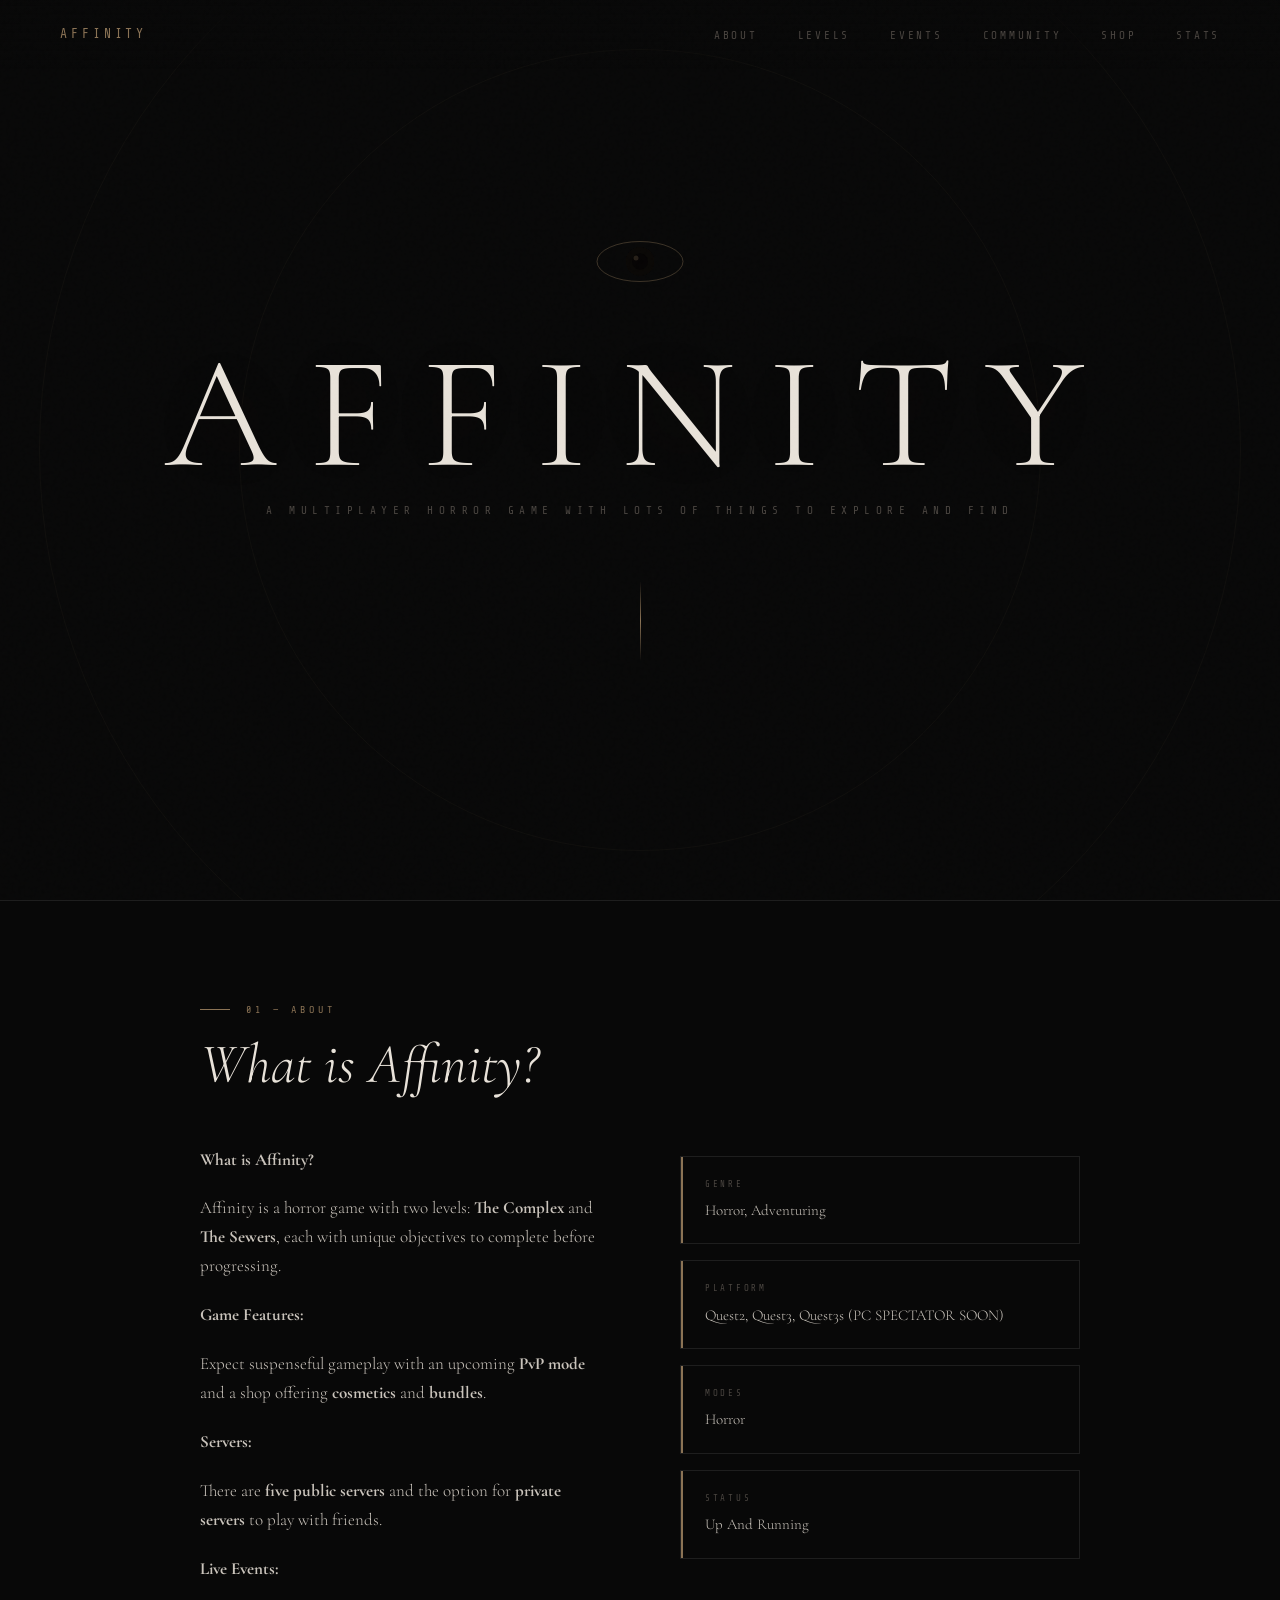
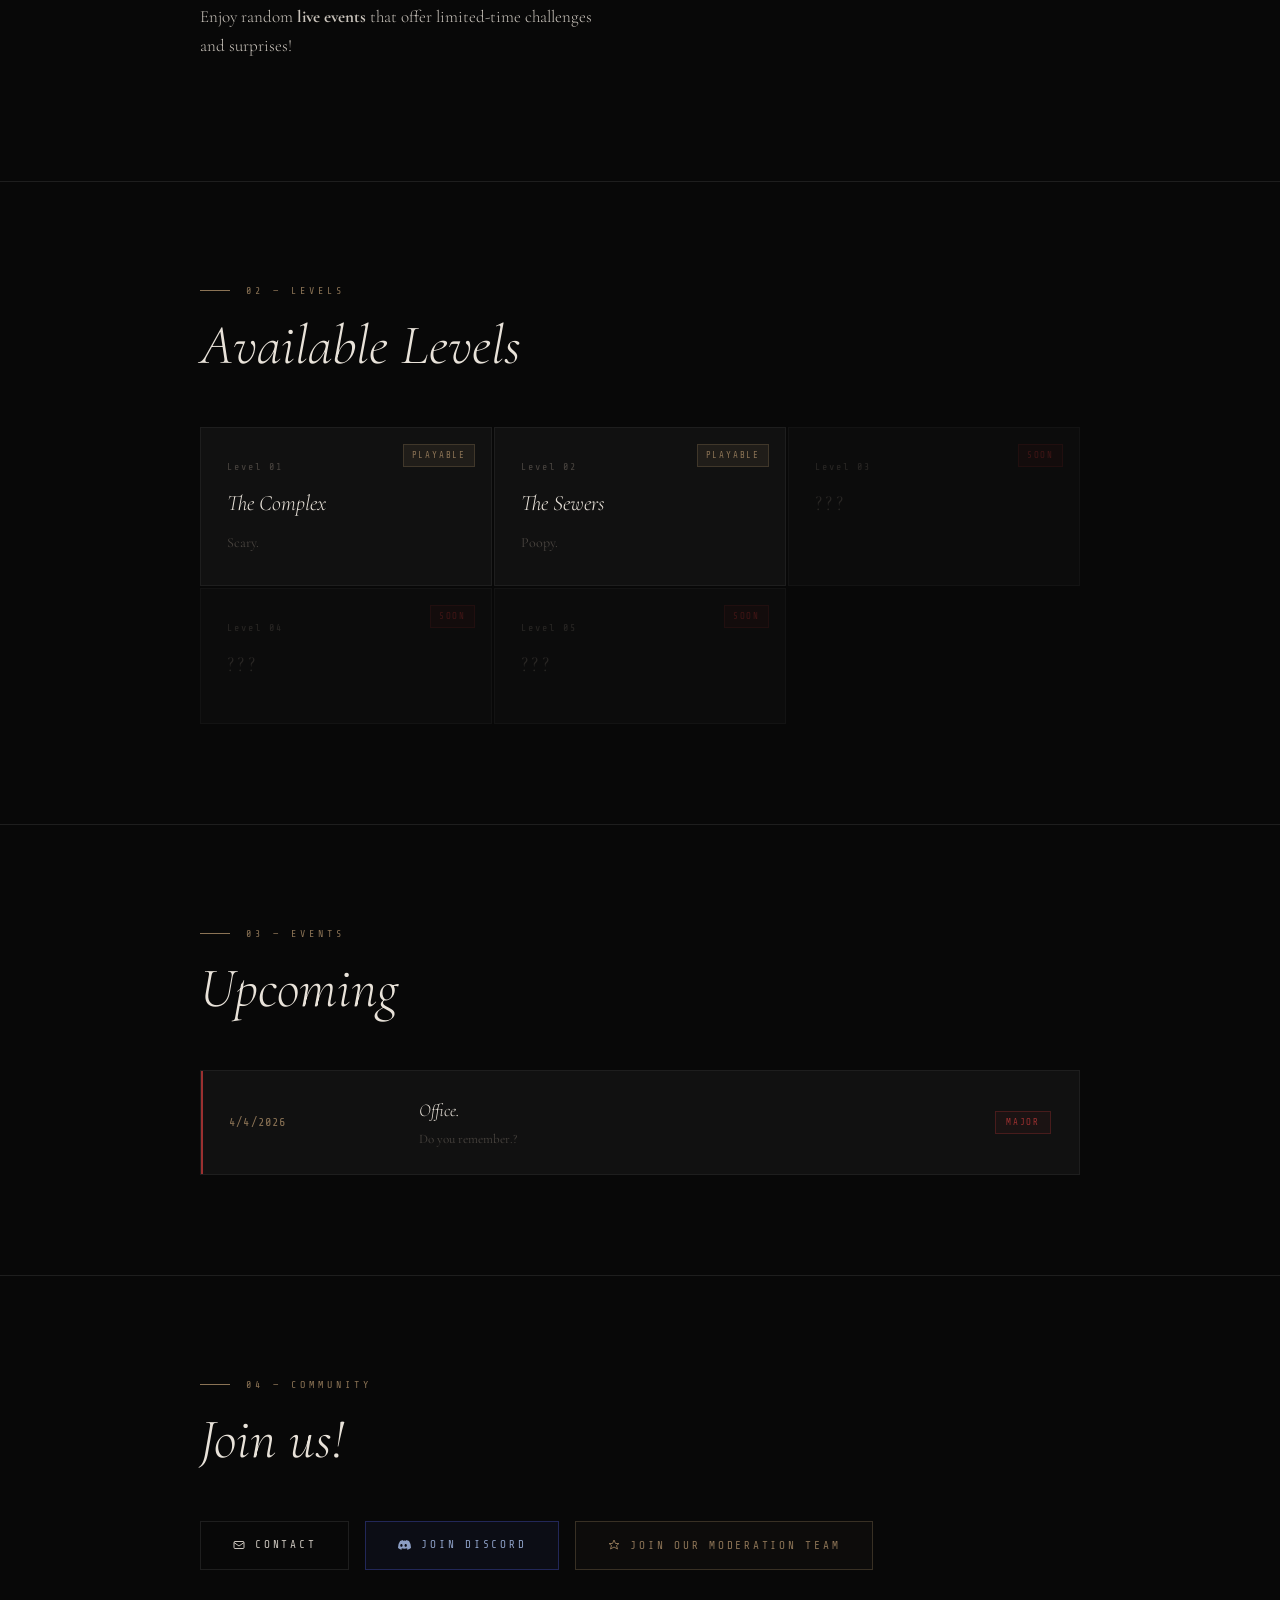
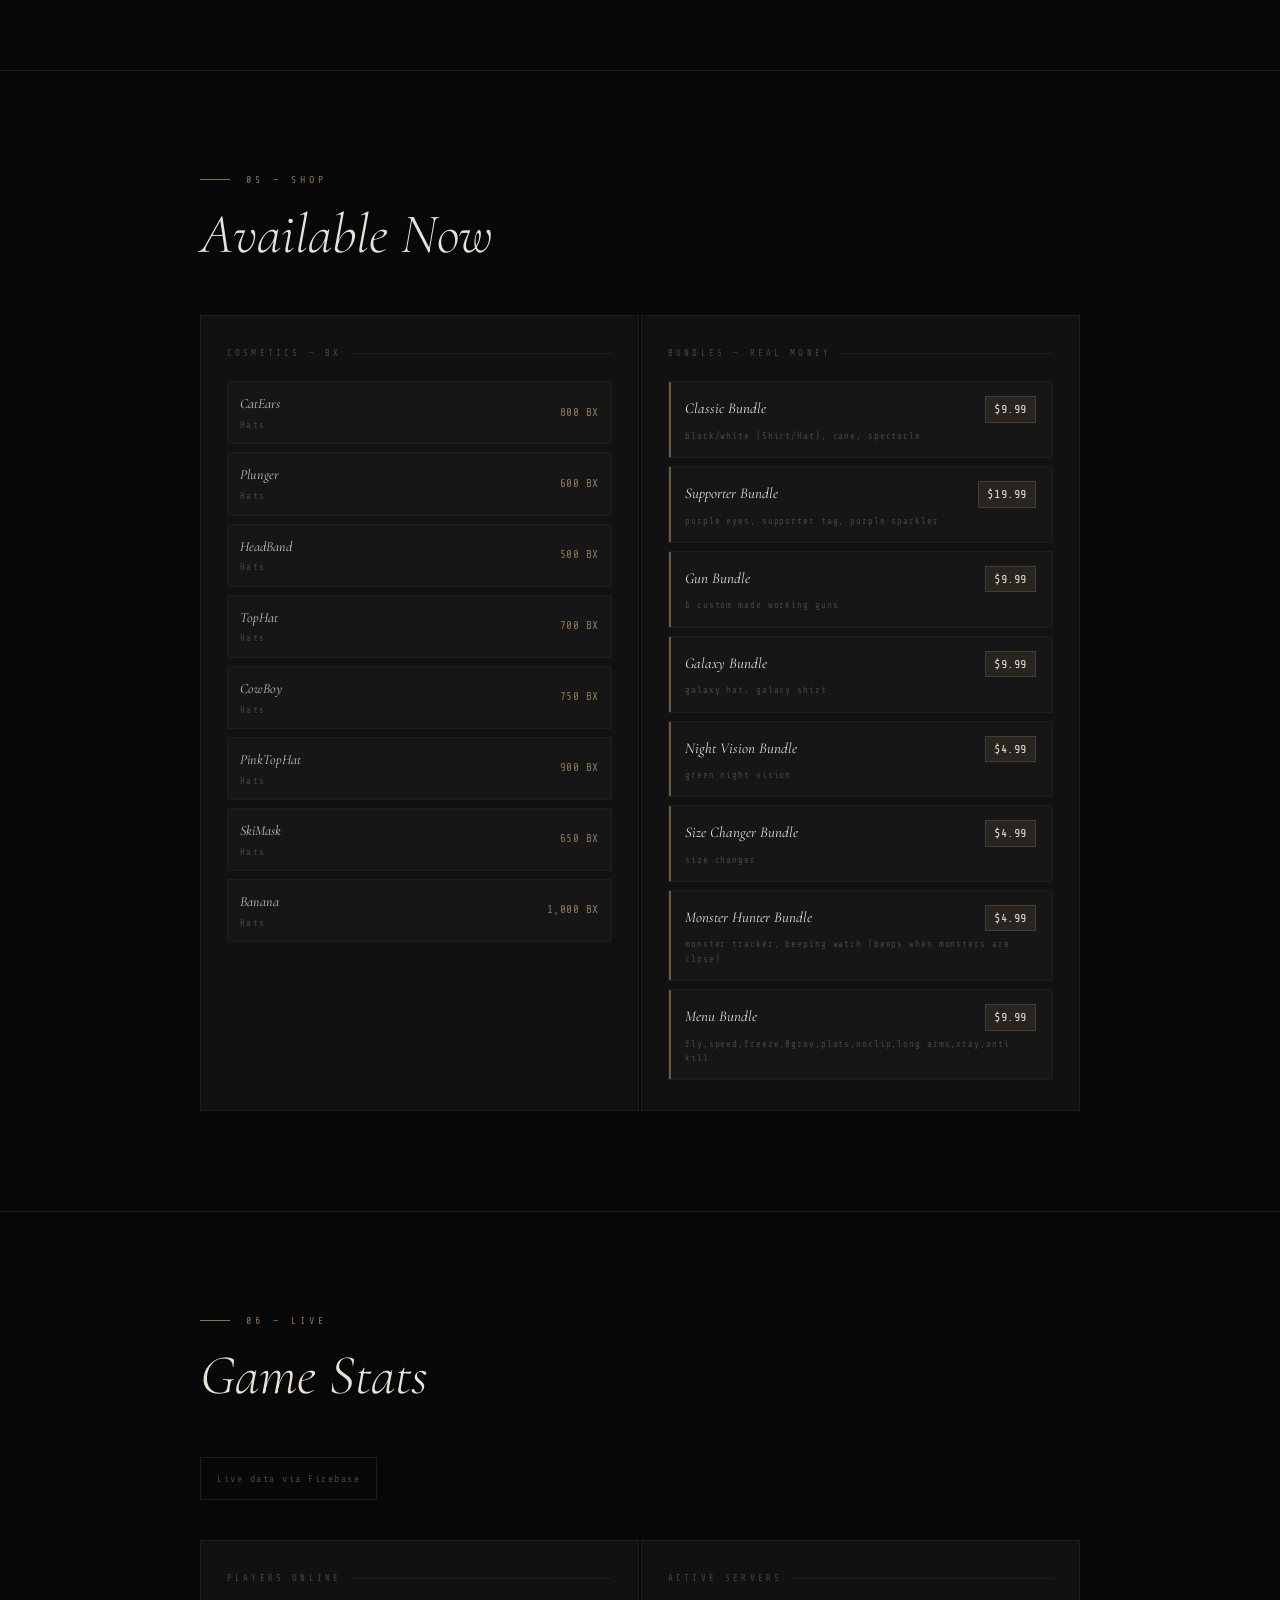
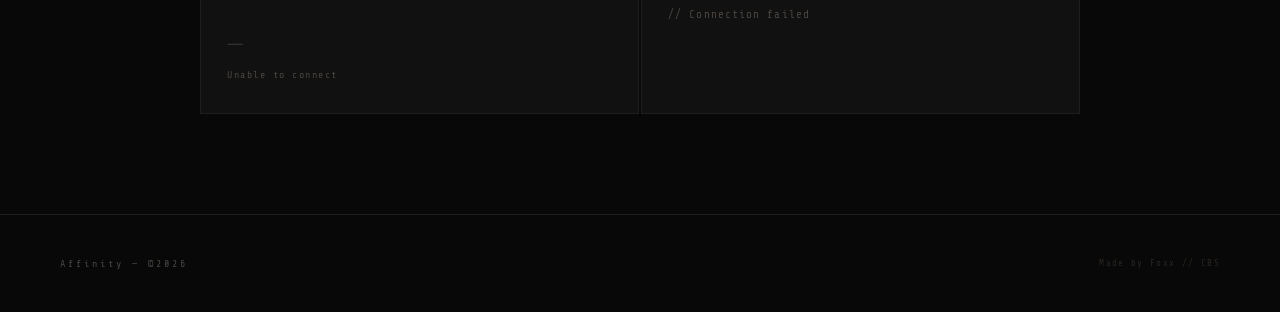
==== index.html @ b55befb5 "Update index.html" ====
<!DOCTYPE html>
<html lang="en">
<head>
<meta charset="UTF-8">
<meta name="viewport" content="width=device-width, initial-scale=1.0">
<title>AFFINITY</title>
<link rel="preconnect" href="https://fonts.googleapis.com">
<link href="https://fonts.googleapis.com/css2?family=Cormorant+Garamond:ital,wght@0,300;0,400;1,300;1,400&family=Share+Tech+Mono&display=swap" rel="stylesheet">
<link rel="icon" type="image/png" href="https://i.imgur.com/rb4EDVC.png">
<meta property="og:title"       content="AFFINITY">
<meta property="og:description" content="Something is watching.">
<meta property="og:image"       content="https://i.imgur.com/rb4EDVC.png">
<meta property="og:url"         content="https://your-website-url.com">
<meta property="og:type"        content="website">
<meta name="theme-color"        content="#7a2222">
<style>
  :root {
    --bg: #080808;
    --surface: #111111;
    --border: #1e1e1e;
    --text: #c9c3bb;
    --muted: #4a4540;
    --accent: #8b7355;
    --accent2: #6b5a42;
    --red: #7a2222;
    --white: #e8e2d9;
    --danger: #9b3030;
    --font-serif: 'Cormorant Garamond', Georgia, serif;
    --font-mono: 'Share Tech Mono', monospace;
  }

  * { margin: 0; padding: 0; box-sizing: border-box; user-select: none; }
  html { scroll-behavior: smooth; }

  body {
    background: var(--bg);
    color: var(--text);
    font-family: var(--font-serif);
    font-size: 17px;
    line-height: 1.7;
    cursor: crosshair;
    overflow-x: hidden;
    animation: flicker 15s ease-in-out infinite;
  }

  @keyframes flicker {
    0%, 100% { opacity: 1; }
    97%   { opacity: 1; }
    97.5% { opacity: 0.7; }
    98%   { opacity: 1; }
  }

  body::before {
    content: '';
    position: fixed;
    inset: 0;
    background-image: url("data:image/svg+xml,%3Csvg viewBox='0 0 256 256' xmlns='http://www.w3.org/2000/svg'%3E%3Cfilter id='noise'%3E%3CfeTurbulence type='fractalNoise' baseFrequency='0.9' numOctaves='4' stitchTiles='stitch'/%3E%3C/filter%3E%3Crect width='100%25' height='100%25' filter='url(%23noise)' opacity='0.04'/%3E%3C/svg%3E");
    pointer-events: none;
    z-index: 9999;
    opacity: 0.4;
  }

  nav {
    position: fixed; top: 0; left: 0; right: 0;
    z-index: 100;
    display: flex; justify-content: space-between; align-items: center;
    padding: 20px 60px;
    background: linear-gradient(to bottom, rgba(8,8,8,0.97), transparent);
  }
  .nav-logo { font-family: var(--font-mono); font-size: 13px; letter-spacing: 0.3em; color: var(--accent); text-transform: uppercase; }
  .nav-links { display: flex; gap: 40px; list-style: none; }
  .nav-links a { font-family: var(--font-mono); font-size: 11px; letter-spacing: 0.25em; text-transform: uppercase; color: var(--muted); text-decoration: none; transition: color 0.3s; position: relative; }
  .nav-links a::after { content: ''; position: absolute; bottom: -3px; left: 0; width: 0; height: 1px; background: var(--accent); transition: width 0.3s; }
  .nav-links a:hover { color: var(--text); }
  .nav-links a:hover::after { width: 100%; }

  #hero {
    min-height: 100vh;
    display: flex; flex-direction: column; align-items: center; justify-content: center;
    text-align: center; padding: 80px 40px; overflow: hidden; position: relative;
  }
  .hero-bg-lines { position: absolute; inset: 0; pointer-events: none; overflow: hidden; }
  .hero-bg-lines::before, .hero-bg-lines::after {
    content: ''; position: absolute; border-radius: 50%;
    border: 1px solid rgba(139,115,85,0.06); top: 50%; left: 50%;
  }
  .hero-bg-lines::before { width: 800px; height: 800px; transform: translate(-50%,-50%); }
  .hero-bg-lines::after  { width: 1200px; height: 1200px; transform: translate(-50%,-50%); }

  .eye-container { width: 90px; height: 45px; margin-bottom: 50px; animation: blink 8s ease-in-out infinite; }
  @keyframes blink { 0%,92%,100% { transform: scaleY(1); } 95% { transform: scaleY(0.05); } }
  .eye-container svg { width: 100%; height: 100%; }
  .pupil { animation: look 12s ease-in-out infinite; }
  @keyframes look { 0%,40%{ transform:translateX(0);} 50%{ transform:translateX(-8px);} 65%{ transform:translateX(6px);} 80%,100%{ transform:translateX(0);} }

  .hero-title {
    font-family: var(--font-serif); font-size: clamp(72px,14vw,160px); font-weight: 300;
    letter-spacing: 0.2em; color: var(--white); line-height: 1; margin-bottom: 8px;
    text-shadow: 0 0 80px rgba(139,115,85,0.08); animation: fadeUp 1.5s ease both;
  }
  @keyframes fadeUp { from { opacity:0; transform:translateY(30px); } to { opacity:1; transform:translateY(0); } }
  .hero-sub { font-family: var(--font-mono); font-size: 11px; letter-spacing: 0.5em; color: var(--muted); text-transform: uppercase; animation: fadeUp 1.5s 0.3s ease both; }
  .hero-divider { width: 1px; height: 80px; background: linear-gradient(to bottom, transparent, var(--accent), transparent); margin: 60px auto 0; animation: fadeUp 1.5s 0.6s ease both; }

  section { padding: 100px 0; position: relative; }
  .container { max-width: 1000px; margin: 0 auto; padding: 0 60px; }
  .section-label { font-family: var(--font-mono); font-size: 10px; letter-spacing: 0.4em; text-transform: uppercase; color: var(--accent); margin-bottom: 16px; display: flex; align-items: center; gap: 16px; }
  .section-label::before { content: ''; width: 30px; height: 1px; background: var(--accent); flex-shrink: 0; }
  .section-title { font-size: clamp(36px,5vw,56px); font-weight: 300; color: var(--white); line-height: 1.1; margin-bottom: 50px; font-style: italic; }

  #about { border-top: 1px solid var(--border); }
  .about-grid { display: grid; grid-template-columns: 1fr 1fr; gap: 80px; align-items: start; }
  .about-text p { color: var(--text); margin-bottom: 20px; font-size: 17px; font-weight: 300; }
  .about-sidebar { padding-top: 10px; }
  .about-tag { border: 1px solid var(--border); padding: 20px 24px; margin-bottom: 16px; position: relative; overflow: hidden; }
  .about-tag::before { content: ''; position: absolute; left: 0; top: 0; bottom: 0; width: 2px; background: var(--accent); }
  .about-tag-label { font-family: var(--font-mono); font-size: 9px; letter-spacing: 0.3em; color: var(--muted); text-transform: uppercase; margin-bottom: 6px; }
  .about-tag-value { font-size: 15px; color: var(--text); font-weight: 300; }

  #levels { border-top: 1px solid var(--border); }
  .levels-grid { display: grid; grid-template-columns: repeat(auto-fill, minmax(260px,1fr)); gap: 2px; }
  .level-card { background: var(--surface); border: 1px solid var(--border); padding: 30px 26px; position: relative; transition: border-color 0.3s, background 0.3s; }
  .level-card:hover { border-color: var(--accent2); background: #141414; }
  .level-card.locked { opacity: 0.5; cursor: not-allowed; }
  .level-card.locked:hover { border-color: var(--border); background: var(--surface); }
  .level-number { font-family: var(--font-mono); font-size: 10px; color: var(--muted); letter-spacing: 0.2em; margin-bottom: 10px; }
  .level-name { font-size: 22px; font-weight: 300; color: var(--white); margin-bottom: 10px; font-style: italic; }
  .level-card.locked .level-name { color: var(--muted); font-style: normal; letter-spacing: 0.15em; }
  .level-desc { font-size: 14px; color: var(--muted); line-height: 1.6; }
  .level-badge { position: absolute; top: 16px; right: 16px; font-family: var(--font-mono); font-size: 9px; letter-spacing: 0.2em; padding: 3px 8px; text-transform: uppercase; }
  .badge-playable { background: rgba(139,115,85,0.12); color: var(--accent); border: 1px solid rgba(139,115,85,0.3); }
  .badge-soon     { background: rgba(61,17,17,0.3);    color: var(--red);    border: 1px solid rgba(122,34,34,0.3); }

  #events { border-top: 1px solid var(--border); }
  .events-list { display: flex; flex-direction: column; gap: 2px; }
  .event-item { display: grid; grid-template-columns: 160px 1fr auto; align-items: center; gap: 30px; padding: 24px 28px; background: var(--surface); border: 1px solid var(--border); transition: border-color 0.3s; position: relative; overflow: hidden; }
  .event-item::before { content: ''; position: absolute; left: 0; top: 0; bottom: 0; width: 2px; background: var(--border); }
  .event-item.major::before { background: var(--danger); }
  .event-item.minor::before { background: var(--accent2); }
  .event-item:hover { border-color: var(--accent2); }
  .event-item.clickable { cursor: pointer; }
  .event-item.clickable:hover { border-color: var(--danger); background: rgba(155,48,48,0.06); }
  .event-item.clickable .event-name::after { content: ' →'; font-size: 13px; color: var(--danger); opacity: 0; transition: opacity 0.3s; }
  .event-item.clickable:hover .event-name::after { opacity: 1; }


  #leak-overlay {
    position: fixed; inset: 0; z-index: 5000;
    display: none; opacity: 0; transition: opacity 0.4s ease;
  }
  #leak-overlay.active { display: block; }
  #leak-overlay.visible { opacity: 1; }
  #leak-close {
    position: fixed; top: 24px; right: 30px; z-index: 6000;
    font-family: var(--font-mono); font-size: 10px; letter-spacing: 0.3em;
    color: #6e6e6e; background: transparent; border: 1px solid #2a2a2a;
    padding: 8px 16px; cursor: pointer; text-transform: uppercase;
    transition: all 0.3s; display: none;
  }
  #leak-close.active { display: block; }
  #leak-close:hover { color: #c8c2b4; border-color: #8b0000; }

  .event-date { font-family: var(--font-mono); font-size: 12px; color: var(--accent); letter-spacing: 0.1em; }
  .event-name { font-size: 18px; font-weight: 300; color: var(--white); font-style: italic; }
  .event-desc { font-size: 13px; color: var(--muted); margin-top: 3px; }
  .event-type { font-family: var(--font-mono); font-size: 9px; letter-spacing: 0.2em; text-transform: uppercase; padding: 3px 10px; border: 1px solid; white-space: nowrap; }
  .type-major { color: var(--danger); border-color: rgba(155,48,48,0.35); background: rgba(155,48,48,0.07); }
  .type-minor { color: var(--accent); border-color: rgba(139,115,85,0.35); background: rgba(139,115,85,0.07); }
  .events-empty { font-family: var(--font-mono); font-size: 12px; color: var(--muted); letter-spacing: 0.2em; padding: 40px 0; text-align: center; }

  #community { border-top: 1px solid var(--border); }
  .community-inner { display: flex; flex-direction: column; align-items: flex-start; gap: 40px; }
  .community-text { max-width: 560px; font-size: 17px; font-weight: 300; color: var(--text); }
  .community-buttons { display: flex; gap: 16px; flex-wrap: wrap; }
  .btn { font-family: var(--font-mono); font-size: 11px; letter-spacing: 0.25em; text-transform: uppercase; padding: 14px 32px; border: 1px solid; background: transparent; cursor: crosshair; text-decoration: none; display: inline-flex; align-items: center; gap: 10px; transition: all 0.3s; }
  .btn-contact { color: var(--text); border-color: var(--border); }
  .btn-contact:hover { color: var(--white); border-color: var(--accent); background: rgba(139,115,85,0.06); }
  .btn-discord { color: #8b9dc3; border-color: rgba(88,101,242,0.3); background: rgba(88,101,242,0.05); }
  .btn-discord:hover { background: rgba(88,101,242,0.12); border-color: rgba(88,101,242,0.6); }
  .btn-mod { color: var(--accent); border-color: rgba(139,115,85,0.35); background: rgba(139,115,85,0.04); }
  .btn-mod:hover { color: var(--white); border-color: var(--accent); background: rgba(139,115,85,0.1); }

  #stats { border-top: 1px solid var(--border); }
  #shop  { border-top: 1px solid var(--border); }
  .stats-note { font-family: var(--font-mono); font-size: 10px; color: var(--muted); letter-spacing: 0.15em; margin-bottom: 40px; padding: 12px 16px; border: 1px solid var(--border); display: inline-block; }
  .stats-grid { display: grid; grid-template-columns: 1fr 1fr; gap: 2px; }
  .stat-panel { background: var(--surface); border: 1px solid var(--border); padding: 30px 26px; }
  .stat-panel-label { font-family: var(--font-mono); font-size: 9px; letter-spacing: 0.35em; text-transform: uppercase; color: var(--muted); margin-bottom: 20px; display: flex; align-items: center; gap: 10px; }
  .stat-panel-label::after { content: ''; flex: 1; height: 1px; background: var(--border); }
  .stat-big { font-size: 52px; font-weight: 300; color: var(--white); line-height: 1; font-family: var(--font-serif); font-style: italic; margin-bottom: 8px; }
  .stat-sub { font-family: var(--font-mono); font-size: 10px; color: var(--muted); letter-spacing: 0.15em; }
  .server-list { display: flex; flex-direction: column; gap: 10px; }
  .server-row { display: flex; justify-content: space-between; align-items: center; border-bottom: 1px solid var(--border); padding-bottom: 10px; }
  .server-name { font-size: 14px; color: var(--text); font-style: italic; }
  .server-count { font-family: var(--font-mono); font-size: 11px; color: var(--accent); }

  .cosmetic-list { display: flex; flex-direction: column; gap: 8px; }
  .cosmetic-item { padding: 10px 12px; background: rgba(255,255,255,0.02); border: 1px solid var(--border); display: flex; justify-content: space-between; align-items: center; gap: 10px; }
  .cosmetic-item-left { display: flex; flex-direction: column; }
  .cosmetic-name { font-size: 14px; color: var(--text); font-style: italic; }
  .cosmetic-tag { font-family: var(--font-mono); font-size: 9px; color: var(--muted); letter-spacing: 0.15em; margin-top: 2px; }
  .cosmetic-price { font-family: var(--font-mono); font-size: 11px; color: var(--accent); white-space: nowrap; letter-spacing: 0.05em; flex-shrink: 0; }

  .bundle-list { display: flex; flex-direction: column; gap: 8px; }
  .bundle-item { padding: 14px 16px; background: rgba(255,255,255,0.02); border: 1px solid var(--border); position: relative; overflow: hidden; transition: border-color 0.3s; }
  .bundle-item::before { content: ''; position: absolute; left: 0; top: 0; bottom: 0; width: 2px; background: var(--accent2); }
  .bundle-item:hover { border-color: var(--accent2); }
  .bundle-header { display: flex; justify-content: space-between; align-items: flex-start; gap: 10px; margin-bottom: 6px; }
  .bundle-name { font-size: 15px; color: var(--white); font-style: italic; }
  .bundle-price { font-family: var(--font-mono); font-size: 12px; color: var(--white); letter-spacing: 0.05em; white-space: nowrap; background: rgba(139,115,85,0.15); border: 1px solid rgba(139,115,85,0.3); padding: 2px 8px; }
  .bundle-contents { font-family: var(--font-mono); font-size: 9px; color: var(--muted); letter-spacing: 0.1em; line-height: 1.6; }
  .loading-pulse { display: inline-block; width: 6px; height: 6px; background: var(--accent); border-radius: 50%; animation: pulse 1.5s ease-in-out infinite; margin-right: 6px; }
  @keyframes pulse { 0%,100%{ opacity:0.2; } 50%{ opacity:1; } }
  .error-text { font-family: var(--font-mono); font-size: 11px; color: var(--muted); letter-spacing: 0.1em; }

  footer { border-top: 1px solid var(--border); padding: 40px 60px; display: flex; justify-content: space-between; align-items: center; }
  .footer-logo   { font-family: var(--font-mono); font-size: 10px; color: var(--muted); letter-spacing: 0.3em; }
  .footer-credit { font-family: var(--font-mono); font-size: 9px; color: #2a2520; letter-spacing: 0.15em; user-select: none; }


  #mod-overlay {
    position: fixed; inset: 0; z-index: 5100;
    display: none; opacity: 0;
    transition: opacity 0.4s ease;
    overflow-y: auto;
    background: var(--bg);
  }
  #mod-overlay.active { display: block; }
  #mod-overlay.visible { opacity: 1; }

  #mod-back {
    position: fixed; top: 24px; left: 30px; z-index: 6100;
    font-family: var(--font-mono); font-size: 10px; letter-spacing: 0.3em;
    color: #6e6e6e; background: transparent; border: 1px solid #2a2a2a;
    padding: 8px 16px; cursor: pointer; text-transform: uppercase;
    transition: all 0.3s; display: none;
  }
  #mod-back.active { display: block; }
  #mod-back:hover { color: #c8c2b4; border-color: var(--accent); }

  .mod-hero {
    min-height: 45vh;
    display: flex; flex-direction: column; align-items: center; justify-content: center;
    text-align: center; padding: 120px 40px 60px; position: relative; overflow: hidden;
  }
  .mod-hero-lines { position: absolute; inset: 0; pointer-events: none; overflow: hidden; }
  .mod-hero-lines::before {
    content: ''; position: absolute; border-radius: 50%;
    border: 1px solid rgba(139,115,85,0.05);
    width: 900px; height: 900px; top: 50%; left: 50%; transform: translate(-50%,-50%);
  }
  .mod-eyebrow {
    font-family: var(--font-mono); font-size: 10px; letter-spacing: 0.45em;
    color: var(--accent); text-transform: uppercase; margin-bottom: 20px;
    animation: fadeUp 1s ease both;
  }
  .mod-title {
    font-family: var(--font-serif); font-size: clamp(48px,10vw,110px); font-weight: 300;
    letter-spacing: 0.15em; color: var(--white); line-height: 1; margin-bottom: 16px;
    font-style: italic; animation: fadeUp 1s 0.15s ease both;
    text-shadow: 0 0 60px rgba(139,115,85,0.07);
  }
  .mod-subtitle {
    font-family: var(--font-mono); font-size: 11px; letter-spacing: 0.35em;
    color: var(--muted); text-transform: uppercase; animation: fadeUp 1s 0.3s ease both;
  }
  .mod-hero-divider {
    width: 1px; height: 60px;
    background: linear-gradient(to bottom, transparent, var(--accent), transparent);
    margin: 40px auto 0; animation: fadeUp 1s 0.45s ease both;
  }

  .mod-form-wrap {
    max-width: 860px; margin: 0 auto;
    padding: 60px 60px 100px;
    animation: fadeUp 1s 0.5s ease both;
  }

  .mod-section {
    background: var(--surface); border: 1px solid var(--border);
    padding: 30px 32px; margin-bottom: 2px; position: relative; overflow: hidden;
  }
  .mod-section::before {
    content: ''; position: absolute; left: 0; top: 0; bottom: 0;
    width: 2px; background: var(--accent2);
  }
  .mod-section-title {
    font-family: var(--font-mono); font-size: 9px; letter-spacing: 0.35em;
    text-transform: uppercase; color: var(--accent); margin-bottom: 24px;
    display: flex; align-items: center; gap: 14px;
  }
  .mod-section-title::after { content: ''; flex: 1; height: 1px; background: var(--border); }

  .mod-field { display: flex; flex-direction: column; gap: 6px; margin-bottom: 20px; }
  .mod-field:last-child { margin-bottom: 0; }
  .mod-label {
    font-family: var(--font-mono); font-size: 9px; letter-spacing: 0.3em;
    text-transform: uppercase; color: var(--muted);
    user-select: text;
  }
  .mod-input, .mod-textarea {
    background: rgba(255,255,255,0.02); border: 1px solid var(--border);
    padding: 11px 14px; color: var(--text); font-family: var(--font-serif);
    font-size: 16px; width: 100%; transition: border-color 0.25s;
    outline: none; user-select: text; cursor: text;
  }
  .mod-textarea { resize: vertical; min-height: 90px; }
  .mod-input:focus, .mod-textarea:focus { border-color: var(--accent2); }
  .mod-input::placeholder, .mod-textarea::placeholder { color: var(--muted); font-size: 14px; }

  .mod-row { display: grid; grid-template-columns: 1fr 1fr; gap: 16px; }

  .mod-submit-wrap { text-align: center; padding: 50px 0 0; }
  .mod-submit {
    font-family: var(--font-mono); font-size: 11px; letter-spacing: 0.3em; text-transform: uppercase;
    color: var(--white); background: transparent; border: 1px solid var(--accent);
    padding: 16px 48px; cursor: crosshair; transition: all 0.3s; position: relative; overflow: hidden;
  }
  .mod-submit::before {
    content: ''; position: absolute; left: -100%; top: 0; bottom: 0; width: 100%;
    background: rgba(139,115,85,0.1); transition: left 0.4s ease;
  }
  .mod-submit:hover::before { left: 0; }
  .mod-submit:hover { border-color: var(--white); }
  .mod-submit:disabled { opacity: 0.4; cursor: not-allowed; }

  .mod-status {
    font-family: var(--font-mono); font-size: 10px; letter-spacing: 0.2em;
    text-align: center; margin-top: 16px; min-height: 20px; color: var(--muted);
  }
  .mod-status.success { color: var(--accent); }
  .mod-status.error   { color: var(--danger); }

  @media (max-width: 768px) {
    nav { padding: 16px 24px; }
    .nav-links { gap: 20px; }
    .container { padding: 0 24px; }
    .about-grid { grid-template-columns: 1fr; gap: 40px; }
    .stats-grid { grid-template-columns: 1fr; }
    .event-item { grid-template-columns: 1fr; gap: 10px; }
    footer { flex-direction: column; gap: 16px; text-align: center; }
    .mod-form-wrap { padding: 40px 24px 80px; }
    .mod-row { grid-template-columns: 1fr; }
    #mod-back { left: 16px; top: 16px; }
  }
</style>
</head>
<body>

<nav>
  <div class="nav-logo">Affinity</div>
  <ul class="nav-links">
    <li><a href="#about">About</a></li>
    <li><a href="#levels">Levels</a></li>
    <li><a href="#events">Events</a></li>
    <li><a href="#community">Community</a></li>
    <li><a href="#shop">Shop</a></li>
    <li><a href="#stats">Stats</a></li>
  </ul>
</nav>

<section id="hero">
  <div class="hero-bg-lines"></div>
  <div class="eye-container">
    <svg viewBox="0 0 90 45" xmlns="http://www.w3.org/2000/svg">
      <ellipse cx="45" cy="22.5" rx="43" ry="20" fill="none" stroke="rgba(139,115,85,0.4)" stroke-width="1"/>
      <ellipse cx="45" cy="22.5" rx="14" ry="14" fill="rgba(20,14,10,0.9)"/>
      <g class="pupil">
        <ellipse cx="45" cy="22.5" rx="14" ry="14" fill="#0a0806"/>
        <ellipse cx="45" cy="22.5" rx="8"  ry="8"  fill="#060404"/>
        <ellipse cx="41" cy="19"   rx="2.5" ry="2.5" fill="rgba(139,115,85,0.25)"/>
      </g>
    </svg>
  </div>
  <h1 class="hero-title">AFFINITY</h1>
  <p class="hero-sub">A multiplayer horror game with lots of things to explore and find</p>
  <div class="hero-divider"></div>
</section>

<section id="about">
  <div class="container">
    <div class="section-label">01 — About</div>
    <h2 class="section-title">What is Affinity?</h2>
    <div class="about-grid">
      <div class="about-text">
        <p><strong>What is Affinity?</strong></p>
        <p>Affinity is a horror game with two levels: <strong>The Complex</strong> and <strong>The Sewers</strong>, each with unique objectives to complete before progressing.</p>
        <p><strong>Game Features:</strong></p>
        <p>Expect suspenseful gameplay with an upcoming <strong>PvP mode</strong> and a shop offering <strong>cosmetics</strong> and <strong>bundles</strong>.</p>
        <p><strong>Servers:</strong></p>
        <p>There are <strong>five public servers</strong> and the option for <strong>private servers</strong> to play with friends.</p>
        <p><strong>Live Events:</strong></p>
        <p>Enjoy random <strong>live events</strong> that offer limited-time challenges and surprises!</p>
      </div>
      <div class="about-sidebar">
        <div class="about-tag">
          <div class="about-tag-label">Genre</div>
          <div class="about-tag-value">Horror, Adventuring</div>
        </div>
        <div class="about-tag">
          <div class="about-tag-label">Platform</div>
          <div class="about-tag-value">Quest2, Quest3, Quest3s (PC SPECTATOR SOON)</div>
        </div>
        <div class="about-tag">
          <div class="about-tag-label">Modes</div>
          <div class="about-tag-value">Horror</div>
        </div>
        <div class="about-tag">
          <div class="about-tag-label">Status</div>
          <div class="about-tag-value">Up And Running</div>
        </div>
      </div>
    </div>
  </div>
</section>

<section id="levels">
  <div class="container">
    <div class="section-label">02 — Levels</div>
    <h2 class="section-title">Available Levels</h2>
    <div class="levels-grid" id="levels-grid"></div>
  </div>
</section>

<section id="events">
  <div class="container">
    <div class="section-label">03 — Events</div>
    <h2 class="section-title">Upcoming</h2>
    <div class="events-list" id="events-list"></div>
  </div>
</section>

<section id="community">
  <div class="container">
    <div class="section-label">04 — Community</div>
    <h2 class="section-title">Join us!</h2>
    <div class="community-inner">
      <div class="community-buttons">
        <a href="https://mail.google.com/mail/?view=cm&to=cadebreaux66@gmail.com" target="_blank" class="btn btn-contact">
          <svg width="12" height="12" viewBox="0 0 12 12" fill="none">
            <rect x="1" y="2.5" width="10" height="7" rx="1" stroke="currentColor" stroke-width="1"/>
            <path d="M1 3.5L6 7l5-3.5" stroke="currentColor" stroke-width="1"/>
          </svg>
          Contact
        </a>
        <a href="https://discord.gg/Tp3FfcQK" target="_blank" class="btn btn-discord">
          <svg width="13" height="10" viewBox="0 0 13 10" fill="currentColor">
            <path d="M11.02 1.01A10.57 10.57 0 0 0 8.38 0c-.11.2-.25.48-.34.69a9.8 9.8 0 0 0-2.96 0A7.72 7.72 0 0 0 4.73 0a10.59 10.59 0 0 0-2.65 1.02A11.14 11.14 0 0 0 .05 8.12a10.53 10.53 0 0 0 3.26 1.66c.26-.36.5-.74.7-1.14a6.85 6.85 0 0 1-1.1-.54c.09-.07.18-.14.27-.21a7.42 7.42 0 0 0 6.44 0c.09.07.18.14.27.21-.35.21-.72.39-1.1.54.2.4.43.78.7 1.14A10.5 10.5 0 0 0 12.95 8.1 11.16 11.16 0 0 0 11.02 1zm-7.6 5.74c-.64 0-1.16-.59-1.16-1.32 0-.73.51-1.33 1.16-1.33.65 0 1.17.6 1.16 1.33 0 .73-.51 1.32-1.16 1.32zm4.28 0c-.64 0-1.16-.59-1.16-1.32 0-.73.51-1.33 1.16-1.33.65 0 1.17.6 1.16 1.33 0 .73-.51 1.32-1.16 1.32z"/>
          </svg>
          Join Discord
        </a>
        <button class="btn btn-mod" onclick="openModOverlay()">
          <svg width="12" height="12" viewBox="0 0 12 12" fill="none">
            <path d="M6 1L7.5 4.5H11L8.5 6.5L9.5 10L6 8L2.5 10L3.5 6.5L1 4.5H4.5L6 1Z" stroke="currentColor" stroke-width="1" stroke-linejoin="round"/>
          </svg>
          Join Our Moderation Team
        </button>
      </div>
    </div>
  </div>
</section>

<section id="shop">
  <div class="container">
    <div class="section-label">05 — Shop</div>
    <h2 class="section-title">Available Now</h2>
    <div class="stats-grid">
      <div class="stat-panel">
        <div class="stat-panel-label">Cosmetics — BX</div>
        <div class="cosmetic-list" id="cosmetic-list"></div>
      </div>
      <div class="stat-panel">
        <div class="stat-panel-label">Bundles — Real Money</div>
        <div class="bundle-list" id="bundle-list"></div>
      </div>
    </div>
  </div>
</section>

<section id="stats">
  <div class="container">
    <div class="section-label">06 — Live</div>
    <h2 class="section-title">Game Stats</h2>
    <div class="stats-note">Live data via Firebase</div>
    <div class="stats-grid">
      <div class="stat-panel">
        <div class="stat-panel-label">Players Online</div>
        <div class="stat-big" id="stat-player-count"><span class="loading-pulse"></span></div>
        <div class="stat-sub" id="stat-player-sub">Connecting...</div>
      </div>
      <div class="stat-panel">
        <div class="stat-panel-label">Active Servers</div>
        <div class="server-list" id="server-list">
          <div class="error-text"><span class="loading-pulse"></span> Fetching rooms...</div>
        </div>
      </div>
    </div>
  </div>
</section>

<footer>
  <div class="footer-logo">Affinity — ©2026</div>
  <div class="footer-credit">Made by Foxx // CBS</div>
</footer>



<style>
  @keyframes fadeOverlay { to { opacity: 0; } }
  @keyframes grainShift  { 0%{transform:translate(0,0);}25%{transform:translate(-2%,-3%);}50%{transform:translate(3%,2%);}75%{transform:translate(-1%,4%);}100%{transform:translate(2%,-1%);} }
  @keyframes pulseGlow   { 0%,100%{opacity:.35;transform:scale(1);}50%{opacity:.85;transform:scale(1.12);} }
  @keyframes leakFlicker { 0%,94%,100%{opacity:1;}95%{opacity:.05;}97%{opacity:.4;}99%{opacity:1;} }
  @keyframes titleGlitch { 0%,89%,100%{opacity:1;text-shadow:none;}90%{opacity:.8;text-shadow:3px 0 #cc0000,-3px 0 #004444;}91%{opacity:1;text-shadow:none;}92%{opacity:.9;text-shadow:-2px 0 #8b0000;}93%{opacity:1;text-shadow:none;} }

  .red-pulse-bg { position:absolute;width:700px;height:350px;background:radial-gradient(ellipse,rgba(139,0,0,.4) 0%,transparent 70%);animation:pulseGlow 3s ease-in-out infinite;pointer-events:none; }
  .hero-eyebrow { font-family:'Courier Prime',monospace;font-size:.6rem;letter-spacing:.35em;color:#cc0000;text-transform:uppercase;margin-bottom:2rem;animation:leakFlicker 6s infinite; }
  .leak-title   { font-family:'Cinzel Decorative',serif;font-size:clamp(3rem,12vw,9rem);font-weight:900;color:#c8c2b4;letter-spacing:.15em;line-height:1;animation:titleGlitch 8s infinite 1s; }
  .hero-line    { width:180px;height:1px;background:linear-gradient(90deg,transparent,#8b0000,transparent);margin:2rem auto;animation:pulseGlow 2.5s ease-in-out infinite; }
  #countdown    { font-family:'Courier Prime',monospace;font-size:clamp(1rem,3vw,1.6rem);letter-spacing:.25em;color:#c8c2b4;margin-bottom:2rem;font-variant-numeric:tabular-nums; }
  #countdown .label { display:block;font-size:.55rem;letter-spacing:.4em;color:#6e6e6e;margin-bottom:.5rem; }
  #countdown .units { display:flex;gap:1.5rem;justify-content:center;align-items:flex-end; }
  #countdown .unit  { display:flex;flex-direction:column;align-items:center;gap:.3rem; }
  #countdown .num   { font-size:clamp(2rem,6vw,4rem);font-family:'Cinzel Decorative',serif;color:#c8c2b4;line-height:1;animation:titleGlitch 8s infinite; }
  #countdown .unit-label { font-size:.5rem;letter-spacing:.3em;color:#6e6e6e; }
  #countdown .sep   { font-size:clamp(2rem,6vw,4rem);color:#8b0000;line-height:1;padding-bottom:.2rem; }
</style>
<button id="leak-close" onclick="closeLeak()">✕ &nbsp;Close</button>
<div id="leak-overlay">
  <div id="intro-overlay" style="position:fixed;inset:0;background:#000;z-index:9000;pointer-events:none;animation:fadeOverlay 2.5s ease-out 0.3s forwards;"></div>
  <div id="grain" style="position:fixed;top:-50%;left:-50%;width:200%;height:200%;z-index:1;pointer-events:none;opacity:0.035;background-image:url(&quot;data:image/svg+xml,%3Csvg viewBox='0 0 512 512' xmlns='http://www.w3.org/2000/svg'%3E%3Cfilter id='n'%3E%3CfeTurbulence type='fractalNoise' baseFrequency='0.75' numOctaves='4' stitchTiles='stitch'/%3E%3C/filter%3E%3Crect width='100%25' height='100%25' filter='url(%23n)'/%3E%3C/svg%3E&quot;);animation:grainShift 0.15s steps(1) infinite;"></div>
  <canvas id="leakCanvas" style="position:fixed;inset:0;width:100%;height:100%;z-index:0;pointer-events:none;opacity:0.5;"></canvas>
  <section id="leak-hero" style="position:relative;z-index:10;height:100vh;display:flex;flex-direction:column;align-items:center;justify-content:center;text-align:center;padding:2rem;background:#080808;">
    <div class="red-pulse-bg"></div>
    <div class="hero-eyebrow">// AFFINITY — LIVE EVENT //</div>
    <h1 class="leak-title">OFFICE</h1>
    <div class="hero-line"></div>
    <div id="countdown"></div>
  </section>
</div>



<button id="mod-back" onclick="closeModOverlay()">← &nbsp;Back</button>
<div id="mod-overlay">
  <div class="mod-hero">
    <div class="mod-hero-lines"></div>
    <div class="mod-eyebrow">// Affinity VR — Staff Recruitment //</div>
    <h1 class="mod-title">Moderation</h1>
    <p class="mod-subtitle">Apply to join the team</p>
    <div class="mod-hero-divider"></div>
  </div>

  <div class="mod-form-wrap">

    <form id="modForm" autocomplete="off">

      <div class="mod-section">
        <div class="mod-section-title">01 — Basic Information</div>
        <div class="mod-row">
          <div class="mod-field">
            <label class="mod-label" for="username">Username (In-Game)</label>
            <input class="mod-input" type="text" id="username" name="Username" placeholder="YourUsername" required>
          </div>
          <div class="mod-field">
            <label class="mod-label" for="displayname">Display Name</label>
            <input class="mod-input" type="text" id="displayname" name="Display Name" placeholder="Display Name" required>
          </div>
        </div>
        <div class="mod-row">
          <div class="mod-field">
            <label class="mod-label" for="age">Age</label>
            <input class="mod-input" type="number" id="age" name="Age" placeholder="16" required>
          </div>
          <div class="mod-field">
            <label class="mod-label" for="timezone">Time Zone</label>
            <input class="mod-input" type="text" id="timezone" name="Time Zone" placeholder="EST / PST / UTC+1 ..." required>
          </div>
        </div>
        <div class="mod-field">
          <label class="mod-label" for="platform">Platform</label>
          <input class="mod-input" type="text" id="platform" name="Platform" placeholder="Quest2 / Quest 3S / Quest 3" required>
        </div>
      </div>

      <div class="mod-section">
        <div class="mod-section-title">02 — Contact</div>
        <div class="mod-row">
          <div class="mod-field">
            <label class="mod-label" for="discord">Discord Username</label>
            <input class="mod-input" type="text" id="discord" name="Discord" placeholder="username#0000" required>
          </div>
          <div class="mod-field">
            <label class="mod-label" for="email">Email (optional)</label>
            <input class="mod-input" type="email" id="email" name="Email" placeholder="you@example.com">
          </div>
        </div>
      </div>

      <div class="mod-section">
        <div class="mod-section-title">03 — Experience</div>
        <div class="mod-row">
          <div class="mod-field">
            <label class="mod-label" for="experience-time">How long have you played Affinity VR?</label>
            <input class="mod-input" type="text" id="experience-time" name="Time Played" placeholder="e.g. 3 months" required>
          </div>
          <div class="mod-field">
            <label class="mod-label" for="experience-hours">Hours per week?</label>
            <input class="mod-input" type="text" id="experience-hours" name="Hours Per Week" placeholder="e.g. 10 hrs/week" required>
          </div>
        </div>
        <div class="mod-field">
          <label class="mod-label" for="experience-moderation">Prior moderation experience? (explain or write N/A)</label>
          <textarea class="mod-textarea" id="experience-moderation" name="Moderation Experience" placeholder="Other games, Discord servers, communities..." required></textarea>
        </div>
      </div>

      <div class="mod-section">
        <div class="mod-section-title">04 — Moderation Knowledge</div>
        <div class="mod-field">
          <label class="mod-label" for="harassment">A player is harassing others. What do you do?</label>
          <textarea class="mod-textarea" id="harassment" name="Harassment Handling" required></textarea>
        </div>
        <div class="mod-field">
          <label class="mod-label" for="repeated-rules">Someone keeps breaking rules repeatedly. How do you handle it?</label>
          <textarea class="mod-textarea" id="repeated-rules" name="Repeated Rules" required></textarea>
        </div>
        <div class="mod-field">
          <label class="mod-label" for="good-moderator">What does being a good moderator mean to you?</label>
          <textarea class="mod-textarea" id="good-moderator" name="Good Moderator" required></textarea>
        </div>
      </div>

      <div class="mod-section">
        <div class="mod-section-title">05 — Situational</div>
        <div class="mod-field">
          <label class="mod-label" for="false-cheat">A player falsely accuses another of cheating. What do you do?</label>
          <textarea class="mod-textarea" id="false-cheat" name="False Cheat" required></textarea>
        </div>
        <div class="mod-field">
          <label class="mod-label" for="voice-argue">Two players are arguing loudly in voice chat. How do you respond?</label>
          <textarea class="mod-textarea" id="voice-argue" name="Voice Argument" required></textarea>
        </div>
      </div>

      <div class="mod-section">
        <div class="mod-section-title">06 — About You</div>
        <div class="mod-field">
          <label class="mod-label" for="why-moderator">Why do you want to moderate Affinity VR?</label>
          <textarea class="mod-textarea" id="why-moderator" name="Why Moderator" required></textarea>
        </div>
        <div class="mod-field">
          <label class="mod-label" for="standout">What makes you stand out from other applicants?</label>
          <textarea class="mod-textarea" id="standout" name="Standout" required></textarea>
        </div>
        <div class="mod-field">
          <label class="mod-label" for="teamwork">How well do you work with a team?</label>
          <textarea class="mod-textarea" id="teamwork" name="Teamwork" required></textarea>
        </div>
      </div>

      <div class="mod-section">
        <div class="mod-section-title">07 — Availability</div>
        <div class="mod-row">
          <div class="mod-field">
            <label class="mod-label" for="active-days">Most active days</label>
            <input class="mod-input" type="text" id="active-days" name="Active Days" placeholder="e.g. Mon, Wed, Sat" required>
          </div>
          <div class="mod-field">
            <label class="mod-label" for="active-times">Usual online hours</label>
            <input class="mod-input" type="text" id="active-times" name="Active Times" placeholder="e.g. 6pm–10pm EST" required>
          </div>
        </div>
      </div>

      <div class="mod-submit-wrap">
        <button class="mod-submit" type="submit" id="mod-submit-btn">Submit Application</button>
        <div class="mod-status" id="mod-status"></div>
      </div>

    </form>
  </div>
</div>


<script data-cfasync="false">


const levelsData = [
  { number: "01", name: "The Complex", desc: "Scary.",  playable: true  },
  { number: "02", name: "The Sewers",  desc: "Poopy.",  playable: true  },
  { number: "03", name: "???",         desc: "",         playable: false },
  { number: "04", name: "???",         desc: "",         playable: false },
  { number: "05", name: "???",         desc: "",         playable: false },
];

const eventsData = [
  { date: "4/4/2026", name: "Office.", desc: "Do you remember.?", type: "major", link: true },
];

const cosmeticsData = [
  { name: "CatEars",    type: "Hats", price: 800  },
  { name: "Plunger",    type: "Hats", price: 600  },
  { name: "HeadBand",   type: "Hats", price: 500  },
  { name: "TopHat",     type: "Hats", price: 700  },
  { name: "CowBoy",     type: "Hats", price: 750  },
  { name: "PinkTopHat", type: "Hats", price: 900  },
  { name: "SkiMask",    type: "Hats", price: 650  },
  { name: "Banana",     type: "Hats", price: 1000 },
];

const bundlesData = [
  { name: "Classic Bundle",        price: "$9.99",  contents: "black/white (Shirt/Hat), cane, spectacle" },
  { name: "Supporter Bundle",      price: "$19.99", contents: "purple eyes, supporter tag, purple sparkler" },
  { name: "Gun Bundle",            price: "$9.99",  contents: "6 custom made working guns" },
  { name: "Galaxy Bundle",         price: "$9.99",  contents: "galaxy hat, galaxy shirt" },
  { name: "Night Vision Bundle",   price: "$4.99",  contents: "green night vision" },
  { name: "Size Changer Bundle",   price: "$4.99",  contents: "size changer" },
  { name: "Monster Hunter Bundle", price: "$4.99",  contents: "monster tracker, beeping watch (beeps when monsters are close)" },
  { name: "Menu Bundle",           price: "$9.99",  contents: "fly,speed,freeze,0grav,plats,noclip,long arms,xray,anti kill" },
];

const FIREBASE_URL = "https://affinity-dddcf-default-rtdb.firebaseio.com/";


const levelsGrid = document.getElementById("levels-grid");
levelsData.forEach(l => {
  const card = document.createElement("div");
  card.className = `level-card ${l.playable ? "" : "locked"}`;
  card.innerHTML = `
    <div class="level-number">Level ${l.number}</div>
    <div class="level-name">${l.name}</div>
    ${l.desc ? `<div class="level-desc">${l.desc}</div>` : ""}
    <span class="level-badge ${l.playable ? "badge-playable" : "badge-soon"}">
      ${l.playable ? "Playable" : "Soon"}
    </span>`;
  levelsGrid.appendChild(card);
});


const eventsList = document.getElementById("events-list");
if (eventsData.length === 0) {
  eventsList.innerHTML = `<div class="events-empty">// No events scheduled yet</div>`;
} else {
  eventsData.forEach(e => {
    const item = document.createElement("div");
    item.className = `event-item ${e.type}${e.link ? " clickable" : ""}`;
    if (e.link) { item.dataset.leak = "true"; item.addEventListener("click", openLeak); }
    item.innerHTML = `
      <div class="event-date">${e.date}</div>
      <div>
        <div class="event-name">${e.name}</div>
        ${e.desc ? `<div class="event-desc">${e.desc}</div>` : ""}
      </div>
      <span class="event-type type-${e.type}">${e.type}</span>`;
    eventsList.appendChild(item);
  });
}


const cosmeticList = document.getElementById("cosmetic-list");
cosmeticsData.forEach(c => {
  const item = document.createElement("div");
  item.className = "cosmetic-item";
  item.innerHTML = `
    <div class="cosmetic-item-left">
      <span class="cosmetic-name">${c.name}</span>
      <span class="cosmetic-tag">${c.type}</span>
    </div>
    <span class="cosmetic-price">${c.price.toLocaleString()} BX</span>`;
  cosmeticList.appendChild(item);
});

const bundleList = document.getElementById("bundle-list");
bundlesData.forEach(b => {
  const item = document.createElement("div");
  item.className = "bundle-item";
  item.innerHTML = `
    <div class="bundle-header">
      <span class="bundle-name">${b.name}</span>
      <span class="bundle-price">${b.price}</span>
    </div>
    ${b.contents ? `<div class="bundle-contents">${b.contents}</div>` : ""}`;
  bundleList.appendChild(item);
});

async function fetchPhotonStats() {
  const playerEl  = document.getElementById("stat-player-count");
  const playerSub = document.getElementById("stat-player-sub");
  const serverEl  = document.getElementById("server-list");
  try {
    const res  = await fetch(FIREBASE_URL);
    if (!res.ok) throw new Error();
    const data = await res.json();
    const total = data.playerCount || 0;
    playerEl.textContent  = total;
    playerSub.textContent = total === 1 ? "player online" : "players online";
    const rooms = data.rooms || [];
    if (rooms.length === 0) {
      serverEl.innerHTML = `<div class="error-text">// No active servers</div>`;
    } else {
      serverEl.innerHTML = "";
      rooms.forEach(r => {
        const row = document.createElement("div");
        row.className = "server-row";
        row.innerHTML = `<span class="server-name">${r.name}</span><span class="server-count">${r.players}/${r.maxPlayers}</span>`;
        serverEl.appendChild(row);
      });
    }
  } catch {
    playerEl.innerHTML    = `<span style="font-size:20px;font-style:normal;color:var(--muted)">—</span>`;
    playerSub.textContent = "Unable to connect";
    serverEl.innerHTML    = `<div class="error-text">// Connection failed</div>`;
  }
}
fetchPhotonStats();
setInterval(fetchPhotonStats, 60000);

let leakAnimId = null;
function openLeak() {
  const overlay = document.getElementById('leak-overlay');
  const closeBtn = document.getElementById('leak-close');
  document.body.style.overflow = 'hidden';
  overlay.classList.add('active');
  closeBtn.classList.add('active');
  requestAnimationFrame(() => overlay.classList.add('visible'));
  initLeakCanvas();
  startCountdown();
}
function closeLeak() {
  const overlay = document.getElementById('leak-overlay');
  const closeBtn = document.getElementById('leak-close');
  overlay.classList.remove('visible');
  if (leakAnimId) { cancelAnimationFrame(leakAnimId); leakAnimId = null; }
  if (countdownTimer) { clearTimeout(countdownTimer); countdownTimer = null; }
  setTimeout(() => {
    overlay.classList.remove('active');
    closeBtn.classList.remove('active');
    document.body.style.overflow = '';
  }, 400);
}
function initLeakCanvas() {
  if (leakAnimId) { cancelAnimationFrame(leakAnimId); leakAnimId = null; }
  const canvas = document.getElementById('leakCanvas');
  const ctx = canvas.getContext('2d');
  let W, H, items = [];
  function resize() { W = canvas.width = window.innerWidth; H = canvas.height = window.innerHeight; }
  resize();
  window.addEventListener('resize', resize);
  function drawChair(ctx,x,y,s,r,a){ctx.save();ctx.globalAlpha=a;ctx.translate(x,y);ctx.rotate(r);ctx.strokeStyle='#8b0000';ctx.fillStyle='rgba(30,20,20,0.7)';ctx.lineWidth=s*.04;ctx.beginPath();ctx.rect(-s*.35,-s*.05,s*.7,s*.2);ctx.fill();ctx.stroke();ctx.beginPath();ctx.rect(-s*.3,-s*.55,s*.6,s*.5);ctx.fill();ctx.stroke();for(let i=0;i<3;i++){ctx.beginPath();ctx.moveTo(-s*.2+i*s*.2,-s*.5);ctx.lineTo(-s*.2+i*s*.2,-s*.05);ctx.stroke();}ctx.beginPath();ctx.moveTo(-s*.3,s*.15);ctx.lineTo(-s*.35,s*.6);ctx.moveTo(s*.3,s*.15);ctx.lineTo(s*.35,s*.6);ctx.moveTo(-s*.1,s*.15);ctx.lineTo(-s*.12,s*.6);ctx.moveTo(s*.1,s*.15);ctx.lineTo(s*.12,s*.6);ctx.stroke();ctx.beginPath();ctx.moveTo(-s*.35,s*.4);ctx.lineTo(s*.35,s*.4);ctx.stroke();ctx.restore();}
  function drawOfficeChair(ctx,x,y,s,r,a){ctx.save();ctx.globalAlpha=a;ctx.translate(x,y);ctx.rotate(r);ctx.strokeStyle='#4a3030';ctx.fillStyle='rgba(20,15,15,0.8)';ctx.lineWidth=s*.04;ctx.beginPath();ctx.ellipse(0,0,s*.4,s*.25,0,0,Math.PI*2);ctx.fill();ctx.stroke();ctx.beginPath();ctx.ellipse(0,-s*.5,s*.32,s*.28,0,0,Math.PI*2);ctx.fill();ctx.stroke();ctx.beginPath();ctx.moveTo(0,s*.25);ctx.lineTo(0,s*.5);ctx.lineWidth=s*.08;ctx.stroke();ctx.lineWidth=s*.04;for(let i=0;i<5;i++){const ag=(i/5)*Math.PI*2;ctx.beginPath();ctx.moveTo(0,s*.5);ctx.lineTo(Math.cos(ag)*s*.45,s*.5+Math.sin(ag)*s*.2);ctx.stroke();ctx.beginPath();ctx.arc(Math.cos(ag)*s*.45,s*.5+Math.sin(ag)*s*.2,s*.06,0,Math.PI*2);ctx.fill();ctx.stroke();}ctx.lineWidth=s*.035;ctx.beginPath();ctx.moveTo(-s*.4,-s*.1);ctx.lineTo(-s*.4,-s*.4);ctx.lineTo(-s*.28,-s*.4);ctx.moveTo(s*.4,-s*.1);ctx.lineTo(s*.4,-s*.4);ctx.lineTo(s*.28,-s*.4);ctx.stroke();ctx.restore();}
  function drawClipboard(ctx,x,y,s,r,a){ctx.save();ctx.globalAlpha=a;ctx.translate(x,y);ctx.rotate(r);ctx.fillStyle='rgba(20,15,10,.85)';ctx.strokeStyle='#3a2a1a';ctx.lineWidth=s*.03;ctx.beginPath();ctx.roundRect(-s*.3,-s*.45,s*.6,s*.9,s*.04);ctx.fill();ctx.stroke();ctx.fillStyle='#2a1a1a';ctx.beginPath();ctx.roundRect(-s*.12,-s*.52,s*.24,s*.14,s*.03);ctx.fill();ctx.stroke();ctx.strokeStyle='rgba(139,0,0,.3)';ctx.lineWidth=s*.02;for(let i=0;i<5;i++){ctx.beginPath();ctx.moveTo(-s*.22,-s*.25+i*s*.15);ctx.lineTo(s*.22,-s*.25+i*s*.15);ctx.stroke();}ctx.restore();}
  function drawFile(ctx,x,y,s,r,a){ctx.save();ctx.globalAlpha=a;ctx.translate(x,y);ctx.rotate(r);ctx.fillStyle='rgba(18,14,10,.9)';ctx.strokeStyle='#2e2318';ctx.lineWidth=s*.03;ctx.beginPath();ctx.moveTo(-s*.35,-s*.4);ctx.lineTo(-s*.35,s*.45);ctx.lineTo(s*.35,s*.45);ctx.lineTo(s*.35,-s*.3);ctx.lineTo(s*.1,-s*.3);ctx.lineTo(-s*.05,-s*.4);ctx.closePath();ctx.fill();ctx.stroke();ctx.fillStyle='rgba(30,20,12,.9)';ctx.beginPath();ctx.rect(-s*.35,-s*.52,s*.22,s*.14);ctx.fill();ctx.stroke();ctx.fillStyle='rgba(139,0,0,.5)';ctx.font=`bold ${s*.1}px monospace`;ctx.fillText('██████',-s*.2,s*.1);ctx.restore();}
  function drawMonitor(ctx,x,y,s,r,a){ctx.save();ctx.globalAlpha=a;ctx.translate(x,y);ctx.rotate(r);ctx.strokeStyle='#3a1a1a';ctx.fillStyle='rgba(12,8,8,.9)';ctx.lineWidth=s*.035;ctx.beginPath();ctx.roundRect(-s*.5,-s*.4,s,s*.65,s*.04);ctx.fill();ctx.stroke();ctx.fillStyle='rgba(0,5,0,.9)';ctx.beginPath();ctx.rect(-s*.43,-s*.33,s*.86,s*.5);ctx.fill();ctx.strokeStyle='rgba(139,0,0,.4)';ctx.lineWidth=s*.015;for(let i=0;i<4;i++){ctx.beginPath();ctx.moveTo(-s*.43,-s*.23+i*s*.13);ctx.lineTo(s*.43,-s*.23+i*s*.13);ctx.stroke();}ctx.strokeStyle='#3a1a1a';ctx.lineWidth=s*.06;ctx.beginPath();ctx.moveTo(0,s*.25);ctx.lineTo(0,s*.45);ctx.stroke();ctx.beginPath();ctx.moveTo(-s*.25,s*.45);ctx.lineTo(s*.25,s*.45);ctx.lineWidth=s*.04;ctx.stroke();ctx.restore();}
  const drawFns={chair:drawChair,officeChair:drawOfficeChair,clipboard:drawClipboard,file:drawFile,monitor:drawMonitor};
  const types=Object.keys(drawFns);
  function makeItem(){return{type:types[Math.floor(Math.random()*types.length)],x:Math.random()*W,y:Math.random()*H,size:28+Math.random()*55,vx:(Math.random()-.5)*.22,vy:(Math.random()-.5)*.15,rot:Math.random()*Math.PI*2,vrot:(Math.random()-.5)*.004,alpha:0.07+Math.random()*.2,ft:Math.random()*200,fr:180+Math.random()*300};}
  for(let i=0;i<22;i++) items.push(makeItem());
  function animate(){
    ctx.clearRect(0,0,W,H);
    items.forEach(item=>{
      item.x+=item.vx;item.y+=item.vy;item.rot+=item.vrot;
      if(item.x<-100)item.x=W+100;if(item.x>W+100)item.x=-100;
      if(item.y<-150)item.y=H+150;if(item.y>H+150)item.y=-150;
      item.ft++;let a=item.alpha;
      if(item.ft>item.fr){a*=Math.random()>.5?.08:1.6;if(item.ft>item.fr+8)item.ft=0;}
      drawFns[item.type](ctx,item.x,item.y,item.size,item.rot,Math.min(a,1));
    });
    leakAnimId=requestAnimationFrame(animate);
  }
  animate();
}
const countdownTarget = new Date('2026-04-04T00:00:00Z');
let countdownTimer = null;
function startCountdown() {
  if (countdownTimer) clearTimeout(countdownTimer);
  tick();
}
function tick() {
  const el = document.getElementById('countdown');
  if (!el) return;
  const diff = countdownTarget - Date.now();
  if (diff <= 0) { el.innerHTML = '<span class="label">// IT\'S HAPPENING //</span>'; return; }
  const pad = n => String(n).padStart(2,'0');
  const d=Math.floor(diff/86400000),h=Math.floor((diff%86400000)/3600000),m=Math.floor((diff%3600000)/60000),s=Math.floor((diff%60000)/1000);
  el.innerHTML=`<span class="label">// EVENT BEGINS IN //</span><div class="units"><div class="unit"><span class="num">${pad(d)}</span><span class="unit-label">DAYS</span></div><span class="sep">:</span><div class="unit"><span class="num">${pad(h)}</span><span class="unit-label">HRS</span></div><span class="sep">:</span><div class="unit"><span class="num">${pad(m)}</span><span class="unit-label">MIN</span></div><span class="sep">:</span><div class="unit"><span class="num">${pad(s)}</span><span class="unit-label">SEC</span></div></div>`;
  countdownTimer=setTimeout(tick,1000);
}

function openModOverlay() {
  const overlay = document.getElementById('mod-overlay');
  const backBtn = document.getElementById('mod-back');
  document.body.style.overflow = 'hidden';
  overlay.classList.add('active');
  backBtn.classList.add('active');
  overlay.scrollTop = 0;
  requestAnimationFrame(() => overlay.classList.add('visible'));
}
function closeModOverlay() {
  const overlay = document.getElementById('mod-overlay');
  const backBtn = document.getElementById('mod-back');
  overlay.classList.remove('visible');
  setTimeout(() => {
    overlay.classList.remove('active');
    backBtn.classList.remove('active');
    document.body.style.overflow = '';
  }, 400);
}

const webhookURL = "https://discord.com/api/webhooks/1488430594453934121/2Iq4rDaZW3KrBYDBYkG5j_o8FAGQdD073Ikdm5eg8vTmi5YUbF0lHvhhwjs0oW37lYHS";
document.getElementById("modForm").addEventListener("submit", async (e) => {
  e.preventDefault();
  const btn = document.getElementById("mod-submit-btn");
  const status = document.getElementById("mod-status");
  const form = e.target;

  const allFilled = [...form.elements].every(el =>
    (el.tagName === "INPUT" || el.tagName === "TEXTAREA")
      ? (el.hasAttribute("required") ? el.value.trim() !== "" : true)
      : true
  );
  if (!allFilled) { status.textContent = "// Fill out all required fields"; status.className = "mod-status error"; return; }

  btn.disabled = true;
  btn.textContent = "Sending...";
  status.textContent = "// Transmitting...";
  status.className = "mod-status";

  const formData = new FormData(form);
  let content = "**New Moderator Application — Affinity VR**\n\n";
  formData.forEach((value, key) => { content += `**${key}:** ${value}\n`; });

  try {
    const res = await fetch(webhookURL, {
      method: "POST",
      headers: { "Content-Type": "application/json" },
      body: JSON.stringify({ content })
    });
    if (res.ok) {
      btn.textContent = "Application Sent";
      status.textContent = "// Received. We'll be in touch via Discord.";
      status.className = "mod-status success";
      form.reset();
    } else {
      throw new Error();
    }
  } catch {
    btn.disabled = false;
    btn.textContent = "Submit Application";
    status.textContent = "// Transmission failed. Try again.";
    status.className = "mod-status error";
  }
});

document.addEventListener('DOMContentLoaded', () => {
  document.querySelectorAll('.event-item[data-leak="true"]').forEach(el => {
    el.addEventListener('click', openLeak);
  });
});
</script>
</body>
</html>
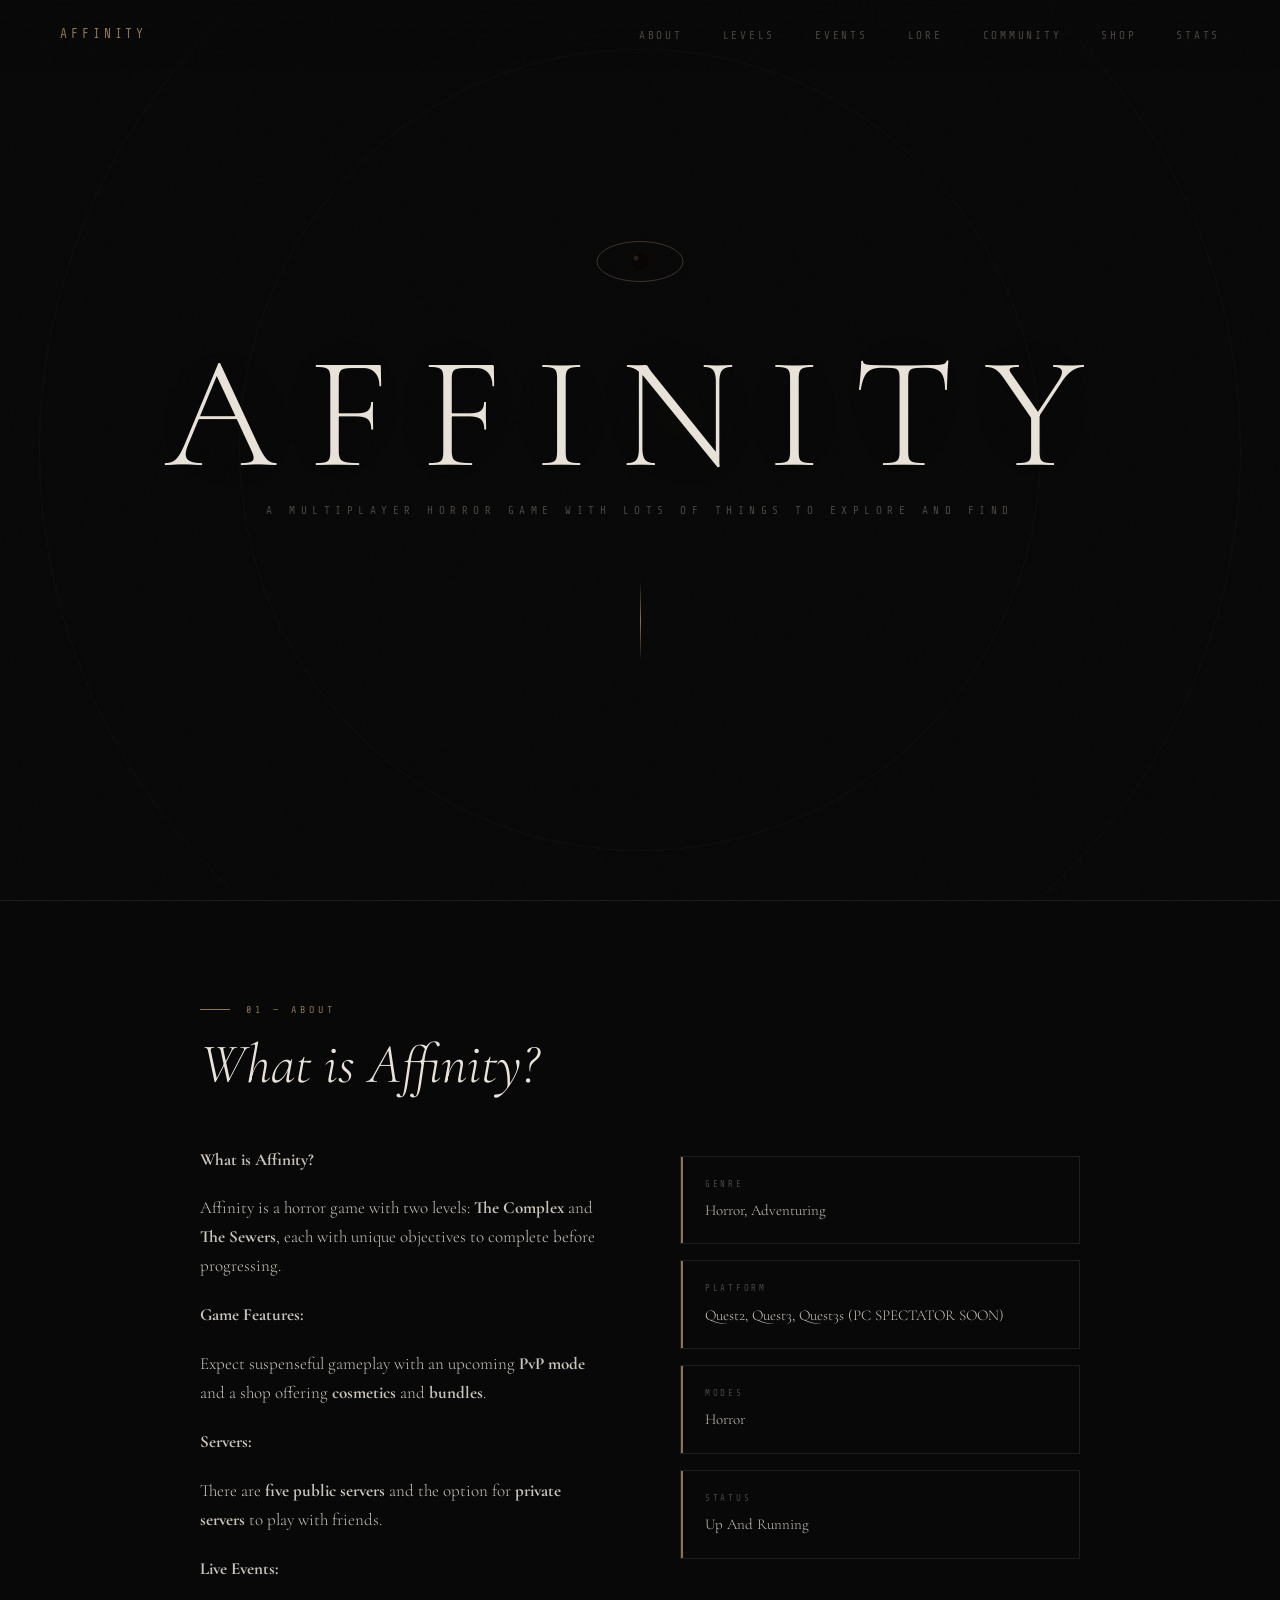
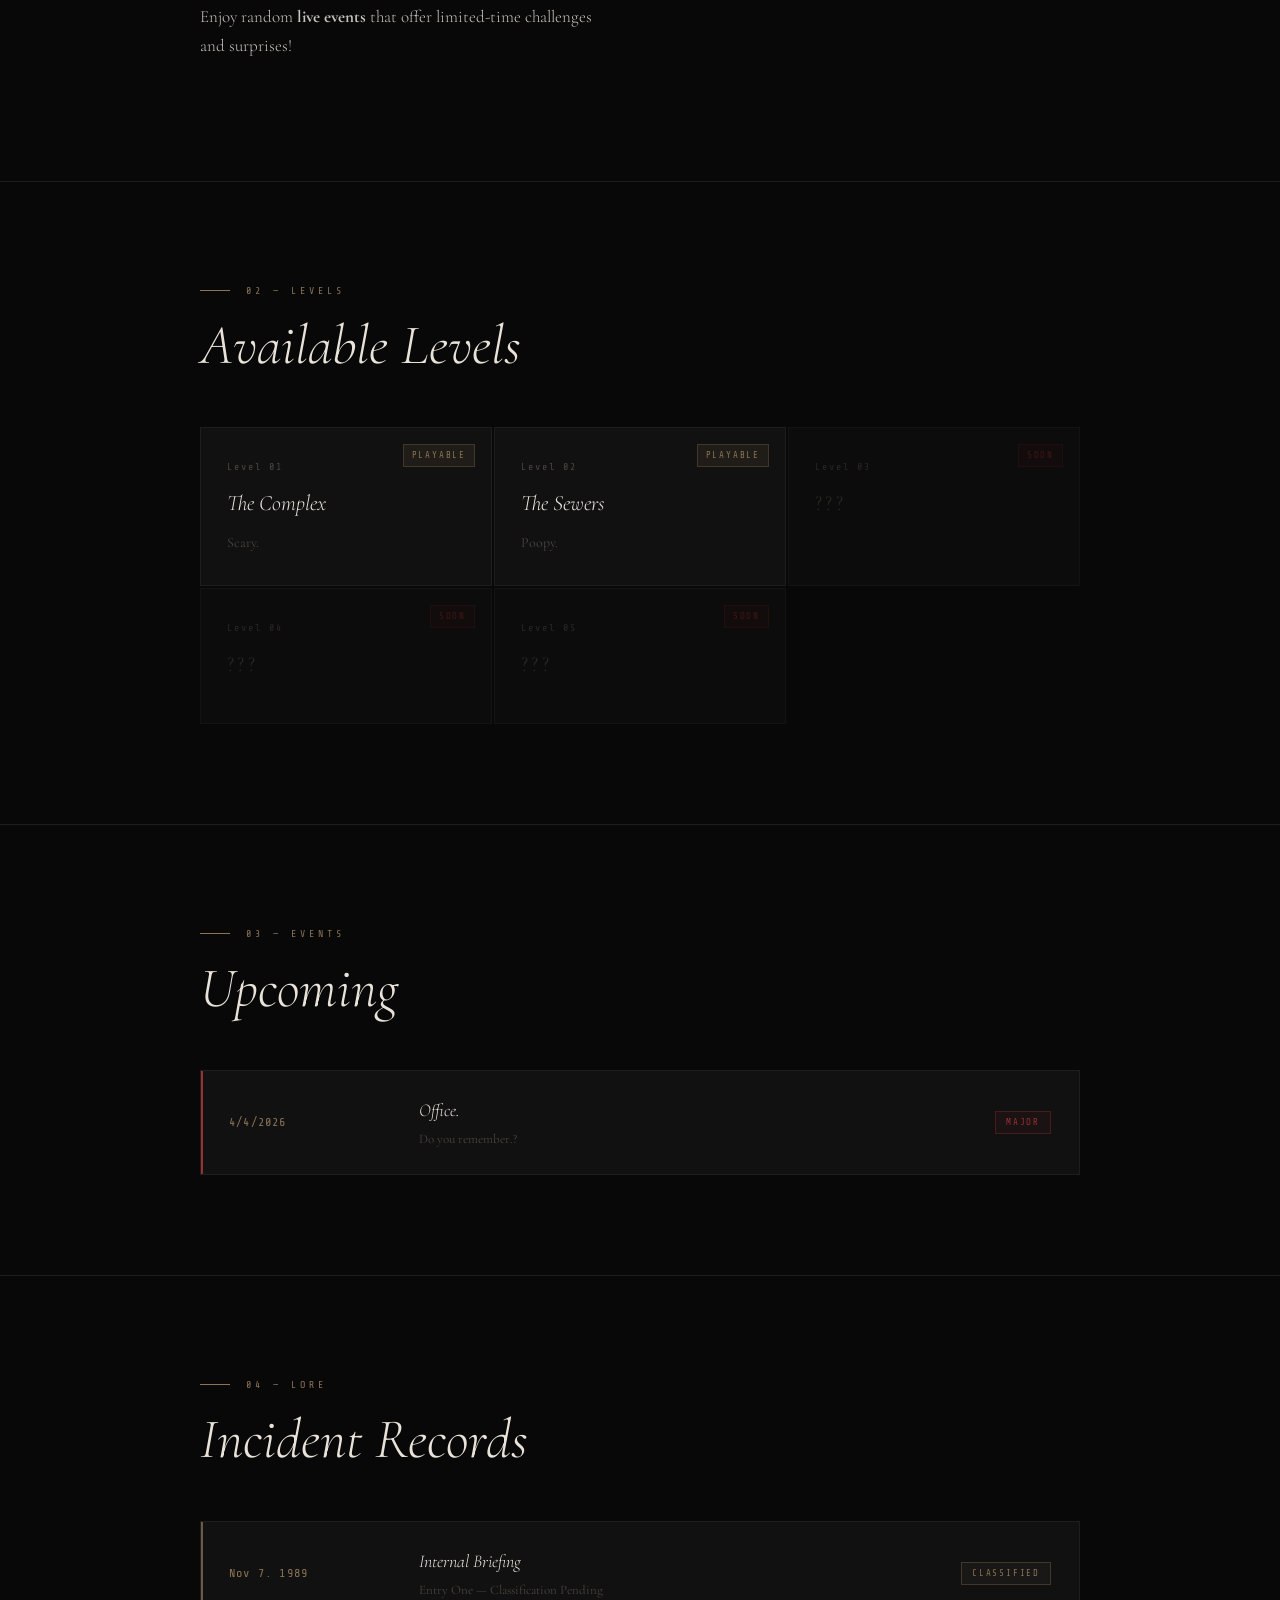
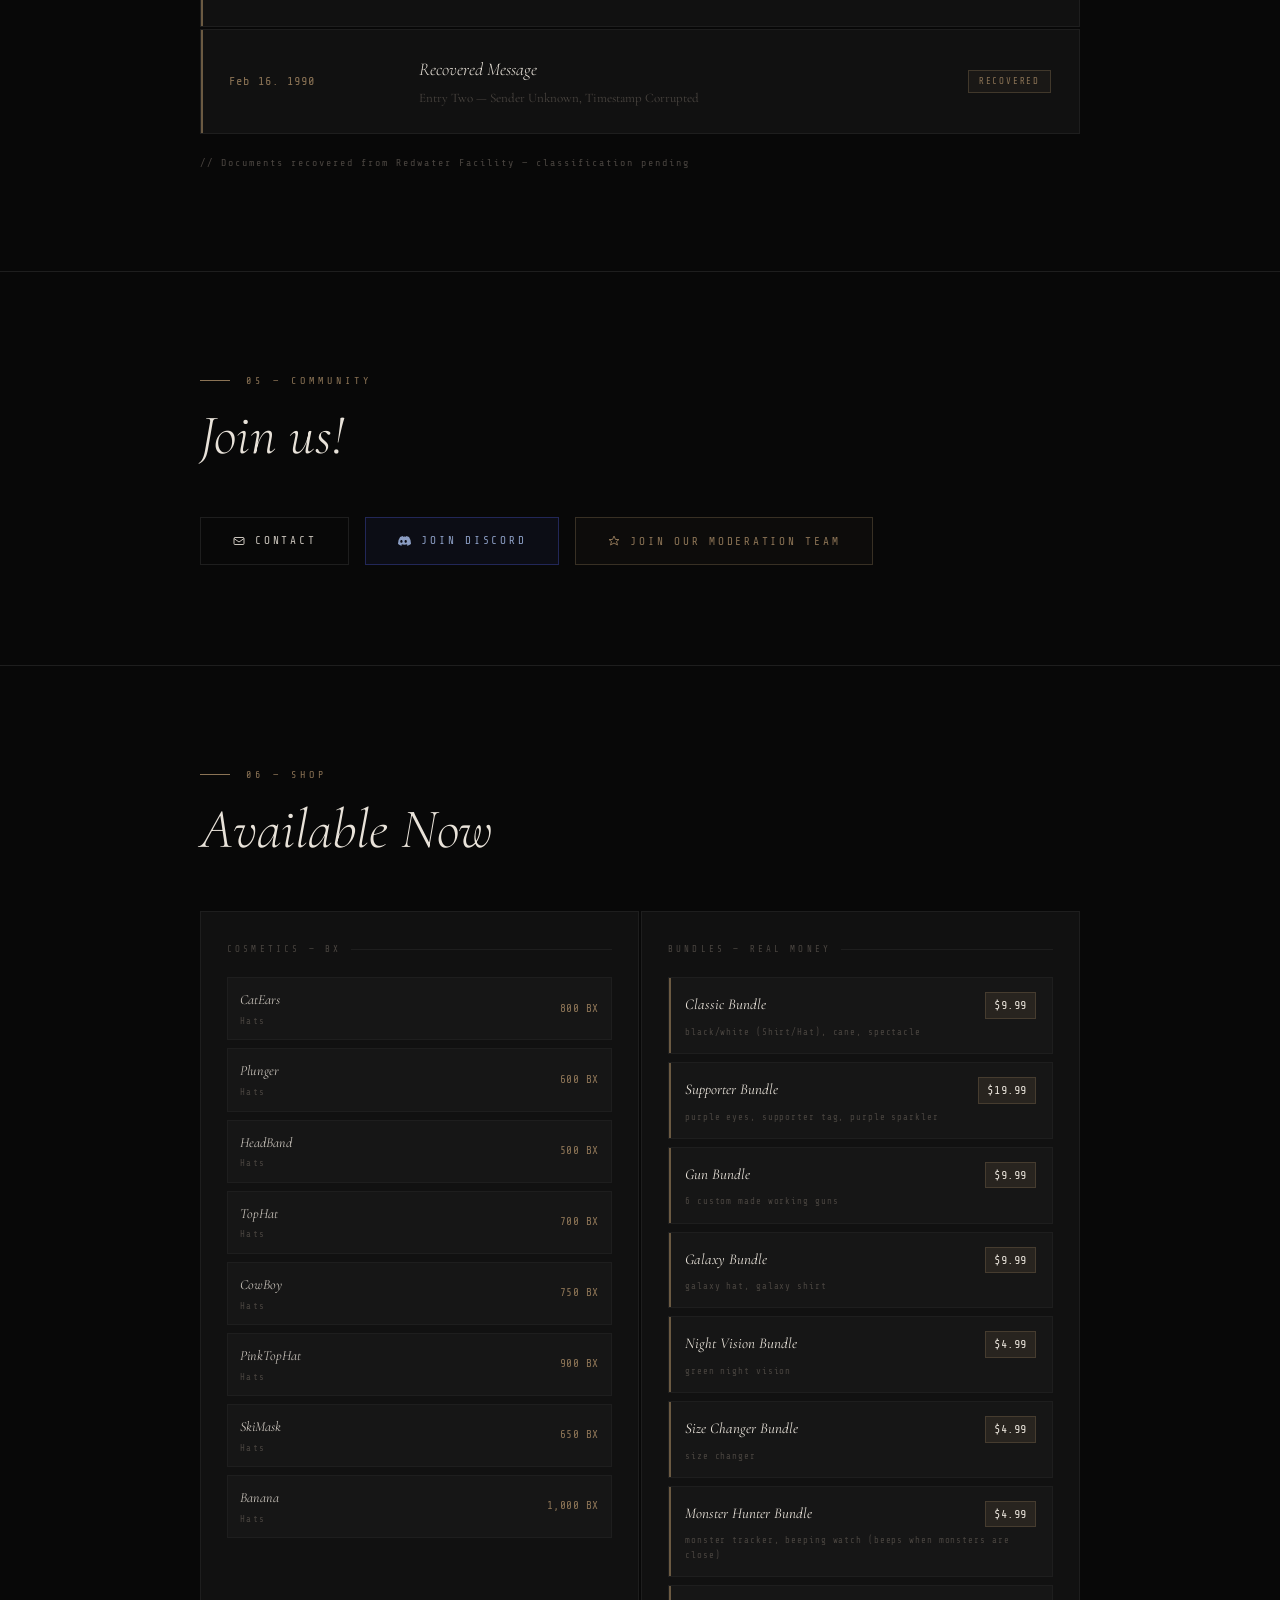
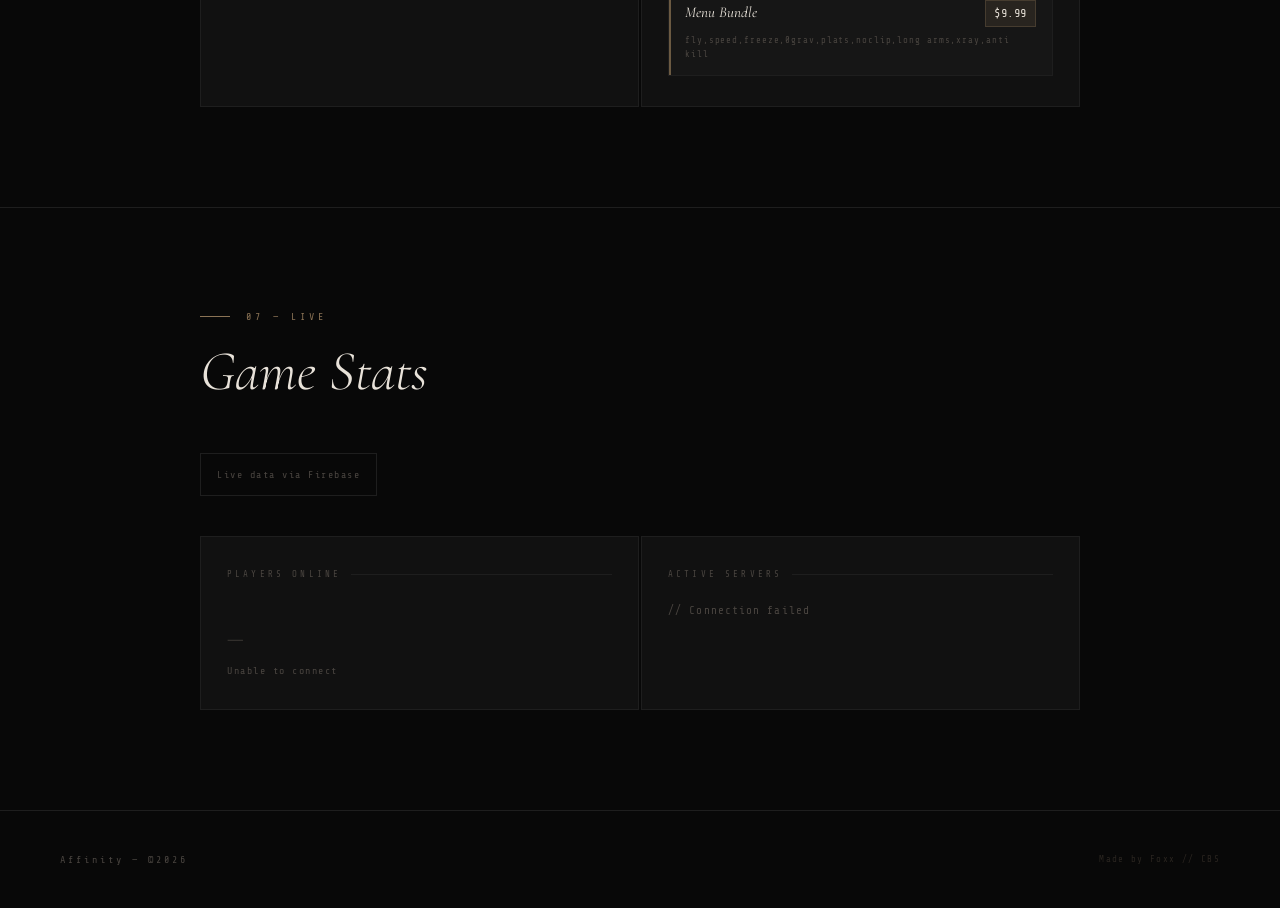
==== commit 1077eba5: "Update index.html" ====
--- a/index.html
+++ b/index.html
@@ -143,6 +143,119 @@
   .event-item.clickable .event-name::after { content: ' →'; font-size: 13px; color: var(--danger); opacity: 0; transition: opacity 0.3s; }
   .event-item.clickable:hover .event-name::after { opacity: 1; }
 
+  .event-date { font-family: var(--font-mono); font-size: 12px; color: var(--accent); letter-spacing: 0.1em; }
+  .event-name { font-size: 18px; font-weight: 300; color: var(--white); font-style: italic; }
+  .event-desc { font-size: 13px; color: var(--muted); margin-top: 3px; }
+  .event-type { font-family: var(--font-mono); font-size: 9px; letter-spacing: 0.2em; text-transform: uppercase; padding: 3px 10px; border: 1px solid; white-space: nowrap; }
+  .type-major { color: var(--danger); border-color: rgba(155,48,48,0.35); background: rgba(155,48,48,0.07); }
+  .type-minor { color: var(--accent); border-color: rgba(139,115,85,0.35); background: rgba(139,115,85,0.07); }
+  .events-empty { font-family: var(--font-mono); font-size: 12px; color: var(--muted); letter-spacing: 0.2em; padding: 40px 0; text-align: center; }
+
+
+  #lore { border-top: 1px solid var(--border); }
+  .lore-list { display: flex; flex-direction: column; gap: 2px; }
+  .lore-item {
+    display: grid; grid-template-columns: 160px 1fr auto;
+    align-items: center; gap: 30px; padding: 24px 28px;
+    background: var(--surface); border: 1px solid var(--border);
+    transition: border-color 0.3s, background 0.3s; position: relative; overflow: hidden;
+    cursor: pointer;
+  }
+  .lore-item::before { content: ''; position: absolute; left: 0; top: 0; bottom: 0; width: 2px; background: var(--accent2); transition: background 0.3s; }
+  .lore-item:hover { border-color: rgba(139,115,85,0.5); background: rgba(139,115,85,0.04); }
+  .lore-item:hover::before { background: var(--accent); }
+  .lore-item-date { font-family: var(--font-mono); font-size: 12px; color: var(--accent); letter-spacing: 0.1em; }
+  .lore-item-title { font-size: 18px; font-weight: 300; color: var(--white); font-style: italic; }
+  .lore-item-title::after { content: ' →'; font-size: 13px; color: var(--accent); opacity: 0; transition: opacity 0.3s; }
+  .lore-item:hover .lore-item-title::after { opacity: 1; }
+  .lore-item-sub { font-size: 13px; color: var(--muted); margin-top: 3px; }
+  .lore-item-tag { font-family: var(--font-mono); font-size: 9px; letter-spacing: 0.2em; text-transform: uppercase; padding: 3px 10px; border: 1px solid; white-space: nowrap; color: var(--accent); border-color: rgba(139,115,85,0.35); background: rgba(139,115,85,0.07); }
+  .lore-warning { font-family: var(--font-mono); font-size: 10px; color: var(--muted); letter-spacing: 0.2em; padding: 20px 0 0; text-align: left; }
+
+
+  #lore-overlay {
+    position: fixed; inset: 0; z-index: 5200;
+    display: none; opacity: 0; transition: opacity 0.4s ease;
+    background: var(--bg); overflow-y: auto;
+  }
+  #lore-overlay.active { display: block; }
+  #lore-overlay.visible { opacity: 1; }
+
+  #lore-back {
+    position: fixed; top: 24px; left: 30px; z-index: 6200;
+    font-family: var(--font-mono); font-size: 10px; letter-spacing: 0.3em;
+    color: #6e6e6e; background: transparent; border: 1px solid #2a2a2a;
+    padding: 8px 16px; cursor: pointer; text-transform: uppercase;
+    transition: all 0.3s; display: none;
+  }
+  #lore-back.active { display: block; }
+  #lore-back:hover { color: #c8c2b4; border-color: var(--accent); }
+
+  .lore-overlay-hero {
+    min-height: 45vh;
+    display: flex; flex-direction: column; align-items: center; justify-content: center;
+    text-align: center; padding: 120px 40px 60px; position: relative; overflow: hidden;
+  }
+  .lore-overlay-hero::before {
+    content: ''; position: absolute; border-radius: 50%;
+    border: 1px solid rgba(139,115,85,0.05);
+    width: 900px; height: 900px; top: 50%; left: 50%; transform: translate(-50%,-50%);
+    pointer-events: none;
+  }
+  .lore-eyebrow {
+    font-family: var(--font-mono); font-size: 10px; letter-spacing: 0.45em;
+    color: var(--accent); text-transform: uppercase; margin-bottom: 20px;
+    animation: fadeUp 1s ease both;
+  }
+  .lore-overlay-title {
+    font-family: var(--font-serif); font-size: clamp(38px,8vw,90px); font-weight: 300;
+    letter-spacing: 0.12em; color: var(--white); line-height: 1.05; margin-bottom: 12px;
+    font-style: italic; animation: fadeUp 1s 0.15s ease both;
+    text-shadow: 0 0 60px rgba(139,115,85,0.07);
+  }
+  .lore-overlay-date {
+    font-family: var(--font-mono); font-size: 11px; letter-spacing: 0.35em;
+    color: var(--muted); text-transform: uppercase; animation: fadeUp 1s 0.3s ease both;
+  }
+  .lore-overlay-divider {
+    width: 1px; height: 60px;
+    background: linear-gradient(to bottom, transparent, var(--accent), transparent);
+    margin: 40px auto 0; animation: fadeUp 1s 0.45s ease both;
+  }
+
+  .lore-content-wrap {
+    max-width: 780px; margin: 0 auto;
+    padding: 60px 60px 120px;
+    animation: fadeUp 1s 0.5s ease both;
+  }
+  .lore-content-section {
+    background: var(--surface); border: 1px solid var(--border);
+    padding: 36px 40px; margin-bottom: 2px; position: relative; overflow: hidden;
+  }
+  .lore-content-section::before {
+    content: ''; position: absolute; left: 0; top: 0; bottom: 0;
+    width: 2px; background: var(--accent2);
+  }
+  .lore-content-section-label {
+    font-family: var(--font-mono); font-size: 9px; letter-spacing: 0.35em;
+    text-transform: uppercase; color: var(--accent); margin-bottom: 24px;
+    display: flex; align-items: center; gap: 14px;
+    user-select: text;
+  }
+  .lore-content-section-label::after { content: ''; flex: 1; height: 1px; background: var(--border); }
+  .lore-content-text {
+    font-family: var(--font-serif); font-size: 17px; font-weight: 300;
+    color: var(--text); line-height: 1.85; white-space: pre-wrap;
+    user-select: text; cursor: text;
+  }
+  .lore-content-text strong { color: var(--white); font-weight: 400; }
+  .lore-redacted {
+    font-family: var(--font-mono); font-size: 10px; letter-spacing: 0.15em;
+    color: var(--muted); border: 1px solid var(--border); padding: 12px 16px;
+    margin-top: 40px; display: inline-flex; align-items: center; gap: 10px;
+  }
+  .lore-redacted::before { content: ''; width: 6px; height: 6px; background: var(--danger); border-radius: 50%; flex-shrink: 0; animation: pulse 2s ease-in-out infinite; }
+  @keyframes pulse { 0%,100%{ opacity:0.2; } 50%{ opacity:1; } }
 
   #leak-overlay {
     position: fixed; inset: 0; z-index: 5000;
@@ -159,14 +272,6 @@
   }
   #leak-close.active { display: block; }
   #leak-close:hover { color: #c8c2b4; border-color: #8b0000; }
-
-  .event-date { font-family: var(--font-mono); font-size: 12px; color: var(--accent); letter-spacing: 0.1em; }
-  .event-name { font-size: 18px; font-weight: 300; color: var(--white); font-style: italic; }
-  .event-desc { font-size: 13px; color: var(--muted); margin-top: 3px; }
-  .event-type { font-family: var(--font-mono); font-size: 9px; letter-spacing: 0.2em; text-transform: uppercase; padding: 3px 10px; border: 1px solid; white-space: nowrap; }
-  .type-major { color: var(--danger); border-color: rgba(155,48,48,0.35); background: rgba(155,48,48,0.07); }
-  .type-minor { color: var(--accent); border-color: rgba(139,115,85,0.35); background: rgba(139,115,85,0.07); }
-  .events-empty { font-family: var(--font-mono); font-size: 12px; color: var(--muted); letter-spacing: 0.2em; padding: 40px 0; text-align: center; }
 
   #community { border-top: 1px solid var(--border); }
   .community-inner { display: flex; flex-direction: column; align-items: flex-start; gap: 40px; }
@@ -210,13 +315,11 @@
   .bundle-price { font-family: var(--font-mono); font-size: 12px; color: var(--white); letter-spacing: 0.05em; white-space: nowrap; background: rgba(139,115,85,0.15); border: 1px solid rgba(139,115,85,0.3); padding: 2px 8px; }
   .bundle-contents { font-family: var(--font-mono); font-size: 9px; color: var(--muted); letter-spacing: 0.1em; line-height: 1.6; }
   .loading-pulse { display: inline-block; width: 6px; height: 6px; background: var(--accent); border-radius: 50%; animation: pulse 1.5s ease-in-out infinite; margin-right: 6px; }
-  @keyframes pulse { 0%,100%{ opacity:0.2; } 50%{ opacity:1; } }
   .error-text { font-family: var(--font-mono); font-size: 11px; color: var(--muted); letter-spacing: 0.1em; }
 
   footer { border-top: 1px solid var(--border); padding: 40px 60px; display: flex; justify-content: space-between; align-items: center; }
   .footer-logo   { font-family: var(--font-mono); font-size: 10px; color: var(--muted); letter-spacing: 0.3em; }
   .footer-credit { font-family: var(--font-mono); font-size: 9px; color: #2a2520; letter-spacing: 0.15em; user-select: none; }
-
 
   #mod-overlay {
     position: fixed; inset: 0; z-index: 5100;
@@ -338,10 +441,13 @@
     .about-grid { grid-template-columns: 1fr; gap: 40px; }
     .stats-grid { grid-template-columns: 1fr; }
     .event-item { grid-template-columns: 1fr; gap: 10px; }
+    .lore-item  { grid-template-columns: 1fr; gap: 10px; }
     footer { flex-direction: column; gap: 16px; text-align: center; }
     .mod-form-wrap { padding: 40px 24px 80px; }
+    .lore-content-wrap { padding: 40px 24px 80px; }
     .mod-row { grid-template-columns: 1fr; }
-    #mod-back { left: 16px; top: 16px; }
+    #mod-back  { left: 16px; top: 16px; }
+    #lore-back { left: 16px; top: 16px; }
   }
 </style>
 </head>
@@ -353,6 +459,7 @@
     <li><a href="#about">About</a></li>
     <li><a href="#levels">Levels</a></li>
     <li><a href="#events">Events</a></li>
+    <li><a href="#lore">Lore</a></li>
     <li><a href="#community">Community</a></li>
     <li><a href="#shop">Shop</a></li>
     <li><a href="#stats">Stats</a></li>
@@ -430,9 +537,18 @@
   </div>
 </section>
 
+<section id="lore">
+  <div class="container">
+    <div class="section-label">04 — Lore</div>
+    <h2 class="section-title">Incident Records</h2>
+    <div class="lore-list" id="lore-list"></div>
+    <div class="lore-warning">// Documents recovered from Redwater Facility — classification pending</div>
+  </div>
+</section>
+
 <section id="community">
   <div class="container">
-    <div class="section-label">04 — Community</div>
+    <div class="section-label">05 — Community</div>
     <h2 class="section-title">Join us!</h2>
     <div class="community-inner">
       <div class="community-buttons">
@@ -462,7 +578,7 @@
 
 <section id="shop">
   <div class="container">
-    <div class="section-label">05 — Shop</div>
+    <div class="section-label">06 — Shop</div>
     <h2 class="section-title">Available Now</h2>
     <div class="stats-grid">
       <div class="stat-panel">
@@ -479,7 +595,7 @@
 
 <section id="stats">
   <div class="container">
-    <div class="section-label">06 — Live</div>
+    <div class="section-label">07 — Live</div>
     <h2 class="section-title">Game Stats</h2>
     <div class="stats-note">Live data via Firebase</div>
     <div class="stats-grid">
@@ -502,7 +618,6 @@
   <div class="footer-logo">Affinity — ©2026</div>
   <div class="footer-credit">Made by Foxx // CBS</div>
 </footer>
-
 
 
 <style>
@@ -540,6 +655,20 @@
 
 
 
+<button id="lore-back" onclick="closeLoreOverlay()">← &nbsp;Back</button>
+<div id="lore-overlay">
+  <div class="lore-overlay-hero">
+    <div class="lore-eyebrow" id="lore-eyebrow">// Redwater Facility — Incident Logs //</div>
+    <h1 class="lore-overlay-title" id="lore-overlay-title"></h1>
+    <div class="lore-overlay-date" id="lore-overlay-date"></div>
+    <div class="lore-overlay-divider"></div>
+  </div>
+  <div class="lore-content-wrap" id="lore-content-wrap">
+  </div>
+</div>
+
+
+
 <button id="mod-back" onclick="closeModOverlay()">← &nbsp;Back</button>
 <div id="mod-overlay">
   <div class="mod-hero">
@@ -551,7 +680,6 @@
   </div>
 
   <div class="mod-form-wrap">
-
     <form id="modForm" autocomplete="off">
 
       <div class="mod-section">
@@ -684,7 +812,6 @@
 
 <script data-cfasync="false">
 
-
 const levelsData = [
   { number: "01", name: "The Complex", desc: "Scary.",  playable: true  },
   { number: "02", name: "The Sewers",  desc: "Poopy.",  playable: true  },
@@ -717,6 +844,76 @@
   { name: "Size Changer Bundle",   price: "$4.99",  contents: "size changer" },
   { name: "Monster Hunter Bundle", price: "$4.99",  contents: "monster tracker, beeping watch (beeps when monsters are close)" },
   { name: "Menu Bundle",           price: "$9.99",  contents: "fly,speed,freeze,0grav,plats,noclip,long arms,xray,anti kill" },
+];
+
+
+const loreData = [
+  {
+    id: "entry-one",
+    date: "Nov 7. 1989",
+    title: "Internal Briefing",
+    subtitle: "Entry One — Classification Pending",
+    tag: "Classified",
+    sections: [
+      {
+        label: "Entry One — Internal Briefing Document",
+        text: `Redwater was built underground because that's where you put things you don't want people finding. On paper, it was a physics lab, advanced energy research, clean credentials, the kind of name that shows up in grant applications and nowhere else. Underground construction was justified by equipment sensitivity. Nobody pushed back too hard.
+
+What the official records didn't mention was the team on the lower levels. Small group. Quiet. Working on something the accelerator wasn't designed to do and probably wasn't safe to attempt. The concept wasn't complicated, at least not the way they explained it to each other late at night — "Rewind a few seconds. Correct an error before it finishes happening. Prove the window exists."
+
+At 2:17 in the morning, during a late test run, the machine spiked.
+
+Not violently. That's the part that still bothers the people who were there. No explosion. No dramatic failure cascade. The numbers just climbed past their rate limits and didn't come back. Staff in the chamber reported that the air felt wrong, dense, pressurized, like the moment before a storm breaks, but stretched out, and not breaking. Then something moved through the lower corridors.
+
+The cameras didn't capture anything clearly. What they did capture was distortion — a warping that slid along the walls, pooled at the floor, and drained downward into the sewer access tunnels and the natural cave systems beneath the site. Twenty-eight scientists died that night. The circumstances didn't follow any consistent pattern: some were found in locations they have no physical reason to have reached. Some had no injuries whatsoever. A few were never recovered at all.
+
+The lower levels were sealed within hours. The incident was logged as an equipment failure. Paperwork was filed. People were reassigned or quietly let go.
+
+About a week later, the motion sensors in the sealed tunnels started triggering.
+
+Whatever is down there doesn't move like an animal. In the dark, on camera, they pass for human, just barely, just long enough for your brain to reach for a normal explanation before something about the movement breaks it. They avoid strong light. They respond fast to sound. And when the accelerator hums, even idling at low power, they drift toward it. Not randomly. Toward it.
+
+The working theory among staff who stayed is that the machine never touched time. It touched something adjacent to it, something that exists in the same space that time does but isn't, and the contact left a gap. The things that the contamination is spreading. It's moving through the cave systems. It's in the water.
+
+It hasn't reached the surface yet.
+
+The only plan anyone has left is the same one that started this: turn the accelerator back on. Push it past where it went before. Go back to a few minutes before 2:17 and cut the power before the spike. Clean erasure. None of this ever happened.
+
+If it works, that's true. None of it happened.
+
+If it doesn't work, there probably won't be enough left to try again.`
+      }
+    ]
+  },
+  {
+    id: "entry-two",
+    date: "Feb 16. 1990",
+    title: "Recovered Message",
+    subtitle: "Entry Two — Sender Unknown, Timestamp Corrupted",
+    tag: "Recovered",
+    sections: [
+      {
+        label: "Entry Two — Recovered Message",
+        text: `The startup looked fine. That's what made it worse — it looked fine right up until it didn't.
+
+Phase one ran stable. The vibration was normal, the kind you feel in your back teeth and stop noticing after an hour. Phase two drew harder than expected, the grid was struggling, the lights in the upper corridors dimmed, and held, dimmed, and held, but the readings were still inside acceptable margins. People were tense but not worried. There's a difference.
+
+Phase three never completed.
+
+The anomaly didn't build up to it. It just arrived — a tear through the center of the containment field, sudden and total, every gauge redlined simultaneously. The containment field didn't fail outward. It collapsed inward, folding the core down to a single point that immediately began pulling. Not slowly. Everything at once.
+
+Floors buckled. Walls bent in directions walls aren't supposed to bend. People lost their footing and slid toward it even while gripping rails, doorframes, anything bolted down. Some held on. Some didn't. The ones who didn't, the ones dragged into it, didn't disappear cleanly. It wasn't like falling. It was like being reduced. Incrementally, until they weren't there anymore.
+
+The thing at the center didn't look like a black hole in any way that matched diagrams or the simulations. It looked like an injury. It looked wet. It ground rather than hummed, and the light that came back out of it was wrong, bent into shapes that suggested geometry that didn't exist in this room, in this building, in anything familiar. The facility folded into it piece by piece. Corridors got shorter between one walk and the next. Stairwells ended in drops that hadn't been there an hour before.
+
+We've been trying to map a way out. Every route we trace curves back inward. Distance isn't reliable anymore — a hallway that took three minutes to walk now took fifteen, or forty seconds, depending on something we haven't identified. Nothing stays where you leave it.
+
+The pull is constant. It's not violent. It's patient. It doesn't need to hurry.
+
+We're inside it, and it's still eating, and the only thing we know for certain is that it isn't finished yet.`
+      }
+    ]
+  }
 ];
 
 const FIREBASE_URL = "https://affinity-dddcf-default-rtdb.firebaseio.com/";
@@ -757,6 +954,21 @@
 }
 
 
+const loreList = document.getElementById("lore-list");
+loreData.forEach(entry => {
+  const item = document.createElement("div");
+  item.className = "lore-item";
+  item.innerHTML = `
+    <div class="lore-item-date">${entry.date}</div>
+    <div>
+      <div class="lore-item-title">${entry.title}</div>
+      <div class="lore-item-sub">${entry.subtitle}</div>
+    </div>
+    <span class="lore-item-tag">${entry.tag}</span>`;
+  item.addEventListener("click", () => openLoreOverlay(entry));
+  loreList.appendChild(item);
+});
+
 const cosmeticList = document.getElementById("cosmetic-list");
 cosmeticsData.forEach(c => {
   const item = document.createElement("div");
@@ -782,6 +994,7 @@
     ${b.contents ? `<div class="bundle-contents">${b.contents}</div>` : ""}`;
   bundleList.appendChild(item);
 });
+
 
 async function fetchPhotonStats() {
   const playerEl  = document.getElementById("stat-player-count");
@@ -869,7 +1082,12 @@
   }
   animate();
 }
-const countdownTarget = new Date('2026-04-04T00:00:00Z');
+const countdownTarget = (() => {
+  const d = new Date();
+  d.setFullYear(2026, 3, 4);
+  d.setHours(0, 0, 0, 0);
+  return d;
+})();
 let countdownTimer = null;
 function startCountdown() {
   if (countdownTimer) clearTimeout(countdownTimer);
@@ -884,6 +1102,50 @@
   const d=Math.floor(diff/86400000),h=Math.floor((diff%86400000)/3600000),m=Math.floor((diff%3600000)/60000),s=Math.floor((diff%60000)/1000);
   el.innerHTML=`<span class="label">// EVENT BEGINS IN //</span><div class="units"><div class="unit"><span class="num">${pad(d)}</span><span class="unit-label">DAYS</span></div><span class="sep">:</span><div class="unit"><span class="num">${pad(h)}</span><span class="unit-label">HRS</span></div><span class="sep">:</span><div class="unit"><span class="num">${pad(m)}</span><span class="unit-label">MIN</span></div><span class="sep">:</span><div class="unit"><span class="num">${pad(s)}</span><span class="unit-label">SEC</span></div></div>`;
   countdownTimer=setTimeout(tick,1000);
+}
+
+
+function openLoreOverlay(entry) {
+  const overlay  = document.getElementById('lore-overlay');
+  const backBtn  = document.getElementById('lore-back');
+  const titleEl  = document.getElementById('lore-overlay-title');
+  const dateEl   = document.getElementById('lore-overlay-date');
+  const contentEl = document.getElementById('lore-content-wrap');
+
+  titleEl.textContent = entry.title;
+  dateEl.textContent  = entry.date + ' — ' + entry.subtitle;
+
+  contentEl.innerHTML = '';
+  entry.sections.forEach(sec => {
+    const block = document.createElement('div');
+    block.className = 'lore-content-section';
+    block.innerHTML = `
+      <div class="lore-content-section-label">${sec.label}</div>
+      <div class="lore-content-text">${sec.text}</div>`;
+    contentEl.appendChild(block);
+  });
+
+  const redacted = document.createElement('div');
+  redacted.className = 'lore-redacted';
+  redacted.textContent = '// END OF RECOVERED DOCUMENT — FURTHER PAGES SEALED';
+  contentEl.appendChild(redacted);
+
+  document.body.style.overflow = 'hidden';
+  overlay.classList.add('active');
+  backBtn.classList.add('active');
+  overlay.scrollTop = 0;
+  requestAnimationFrame(() => overlay.classList.add('visible'));
+}
+
+function closeLoreOverlay() {
+  const overlay = document.getElementById('lore-overlay');
+  const backBtn = document.getElementById('lore-back');
+  overlay.classList.remove('visible');
+  setTimeout(() => {
+    overlay.classList.remove('active');
+    backBtn.classList.remove('active');
+    document.body.style.overflow = '';
+  }, 400);
 }
 
 function openModOverlay() {
@@ -940,9 +1202,7 @@
       status.textContent = "// Received. We'll be in touch via Discord.";
       status.className = "mod-status success";
       form.reset();
-    } else {
-      throw new Error();
-    }
+    } else { throw new Error(); }
   } catch {
     btn.disabled = false;
     btn.textContent = "Submit Application";
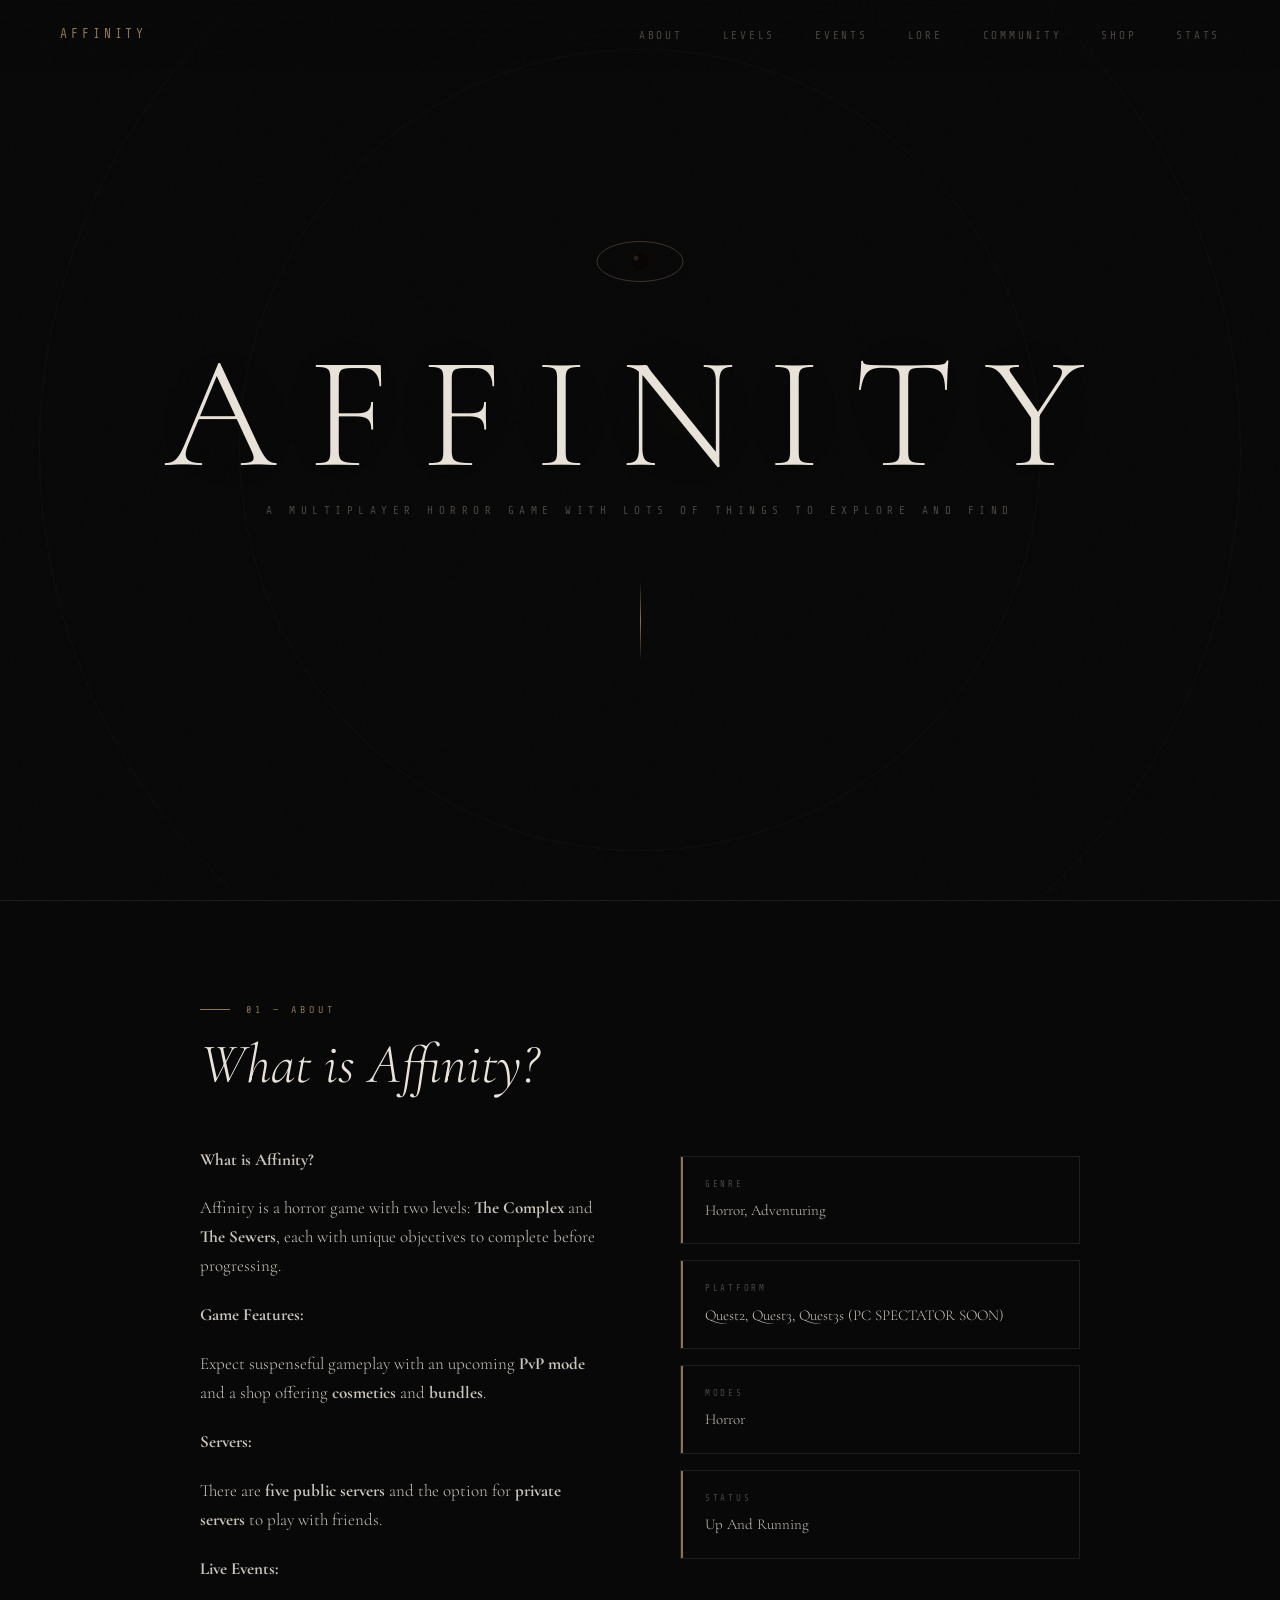
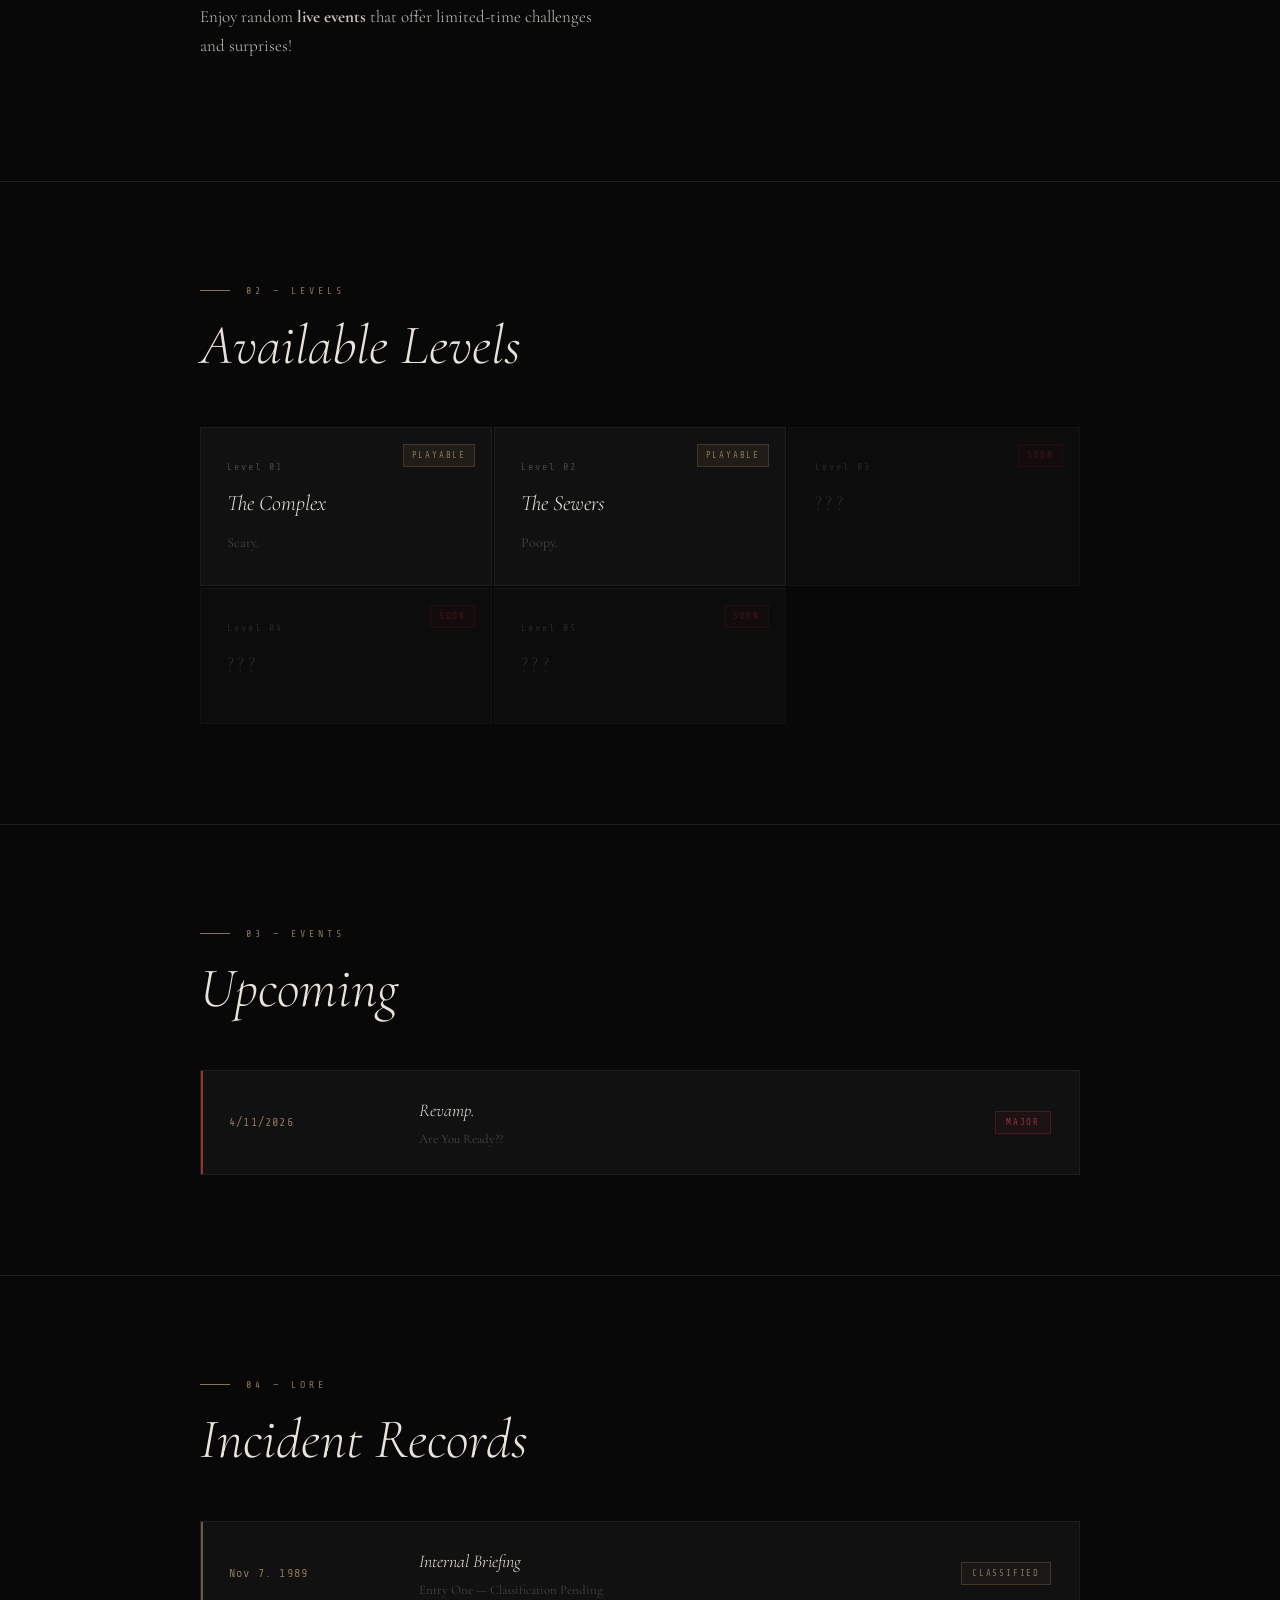
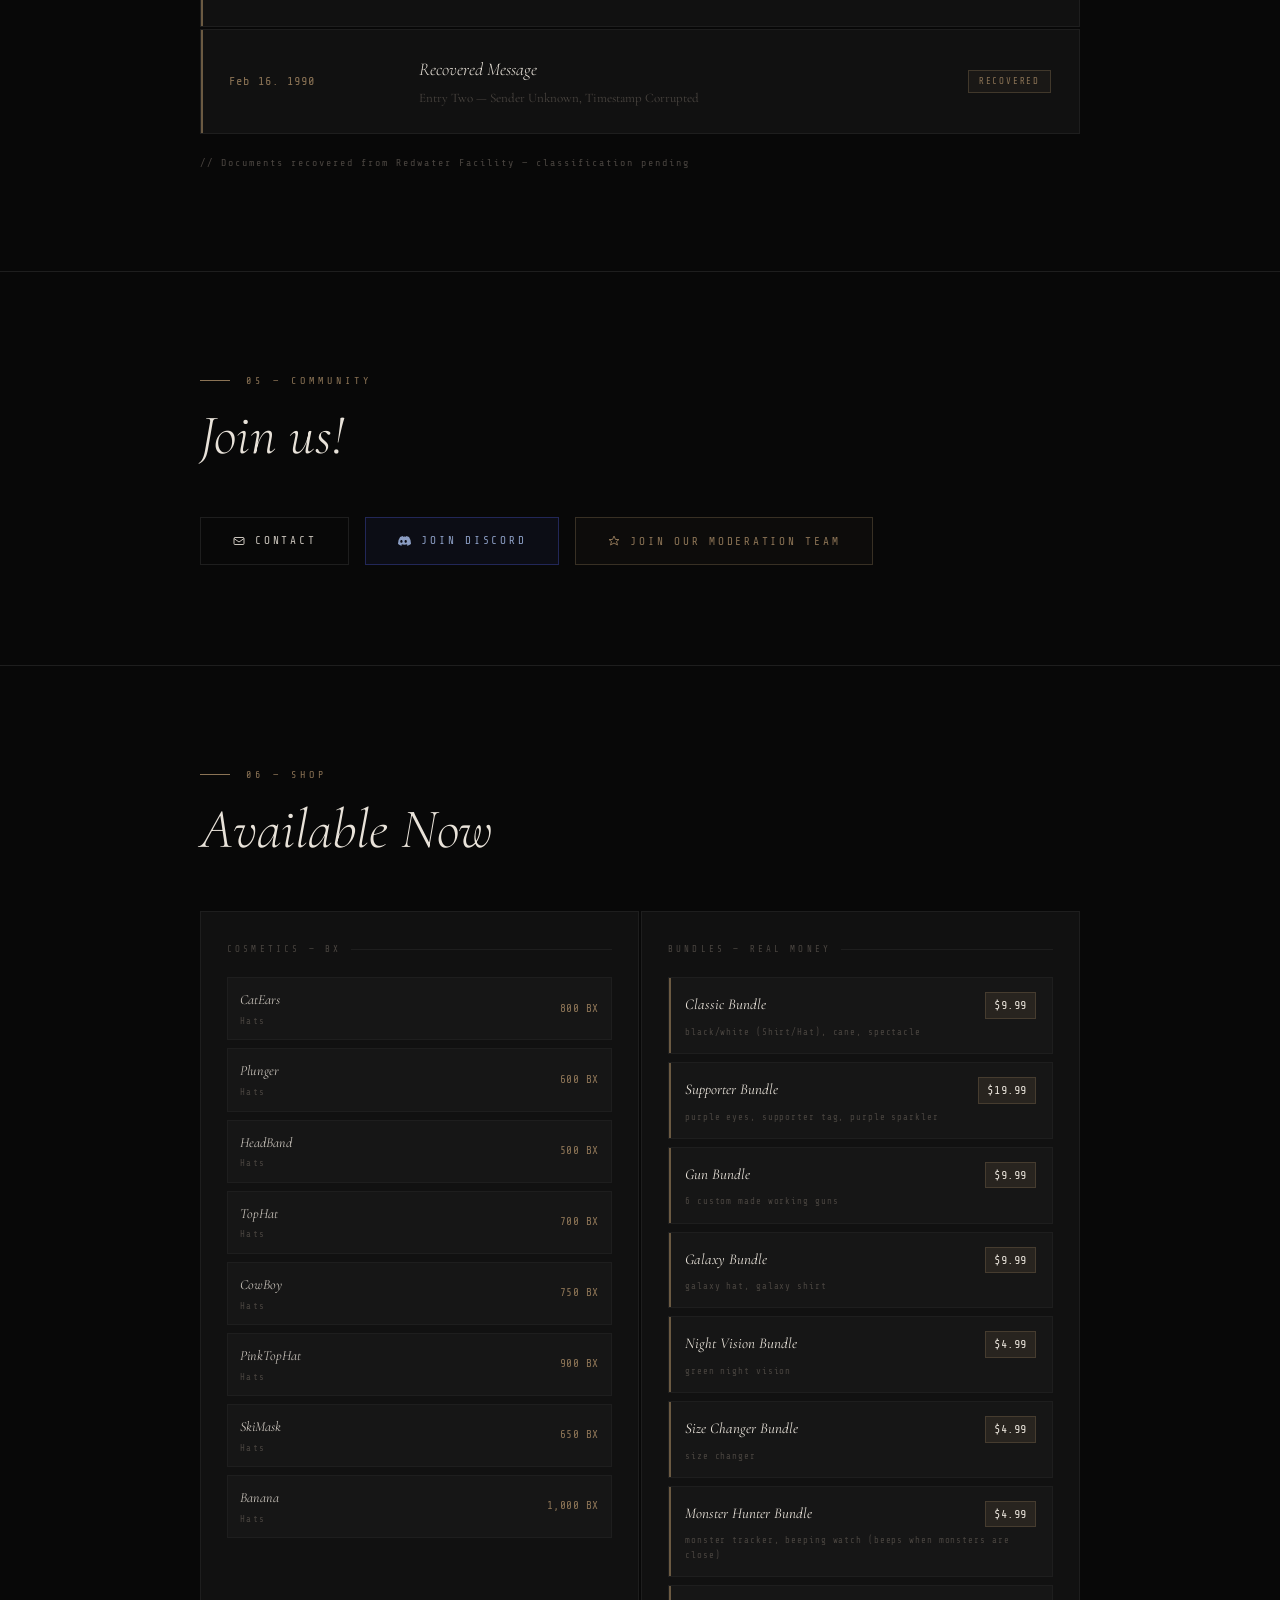
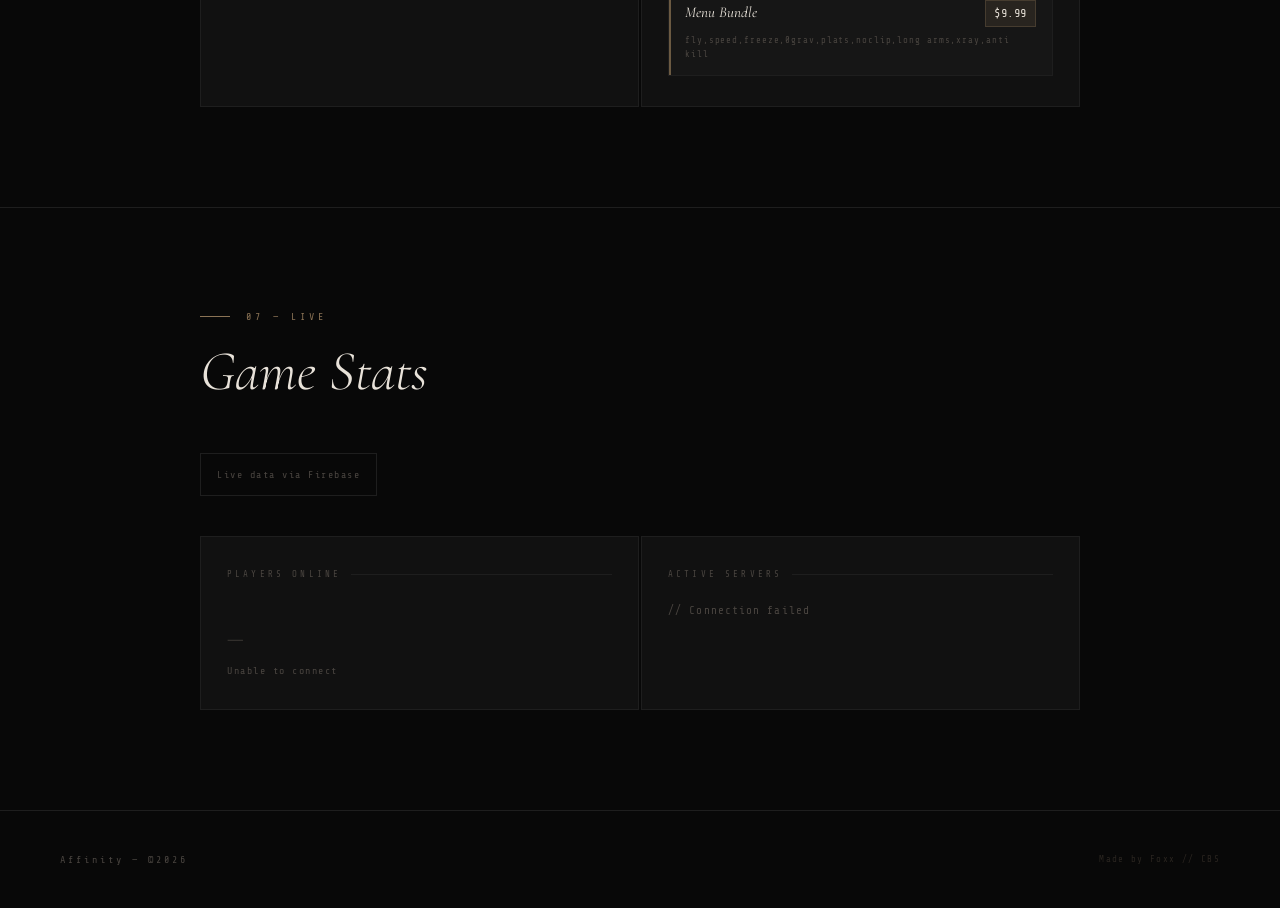
==== commit 5aff4961: "Update index.html" ====
--- a/index.html
+++ b/index.html
@@ -647,7 +647,7 @@
   <section id="leak-hero" style="position:relative;z-index:10;height:100vh;display:flex;flex-direction:column;align-items:center;justify-content:center;text-align:center;padding:2rem;background:#080808;">
     <div class="red-pulse-bg"></div>
     <div class="hero-eyebrow">// AFFINITY — LIVE EVENT //</div>
-    <h1 class="leak-title">OFFICE</h1>
+    <h1 class="leak-title">REVAMP</h1>
     <div class="hero-line"></div>
     <div id="countdown"></div>
   </section>
@@ -821,7 +821,7 @@
 ];
 
 const eventsData = [
-  { date: "4/4/2026", name: "Office.", desc: "Do you remember.?", type: "major", link: true },
+  { date: "4/11/2026", name: "Revamp.", desc: "Are You Ready??", type: "major", link: true },
 ];
 
 const cosmeticsData = [
@@ -1084,8 +1084,8 @@
 }
 const countdownTarget = (() => {
   const d = new Date();
-  d.setFullYear(2026, 3, 4);
-  d.setHours(0, 0, 0, 0);
+  d.setFullYear(2026, 3, 11);
+  d.setHours(19, 0, 0, 0);
   return d;
 })();
 let countdownTimer = null;
